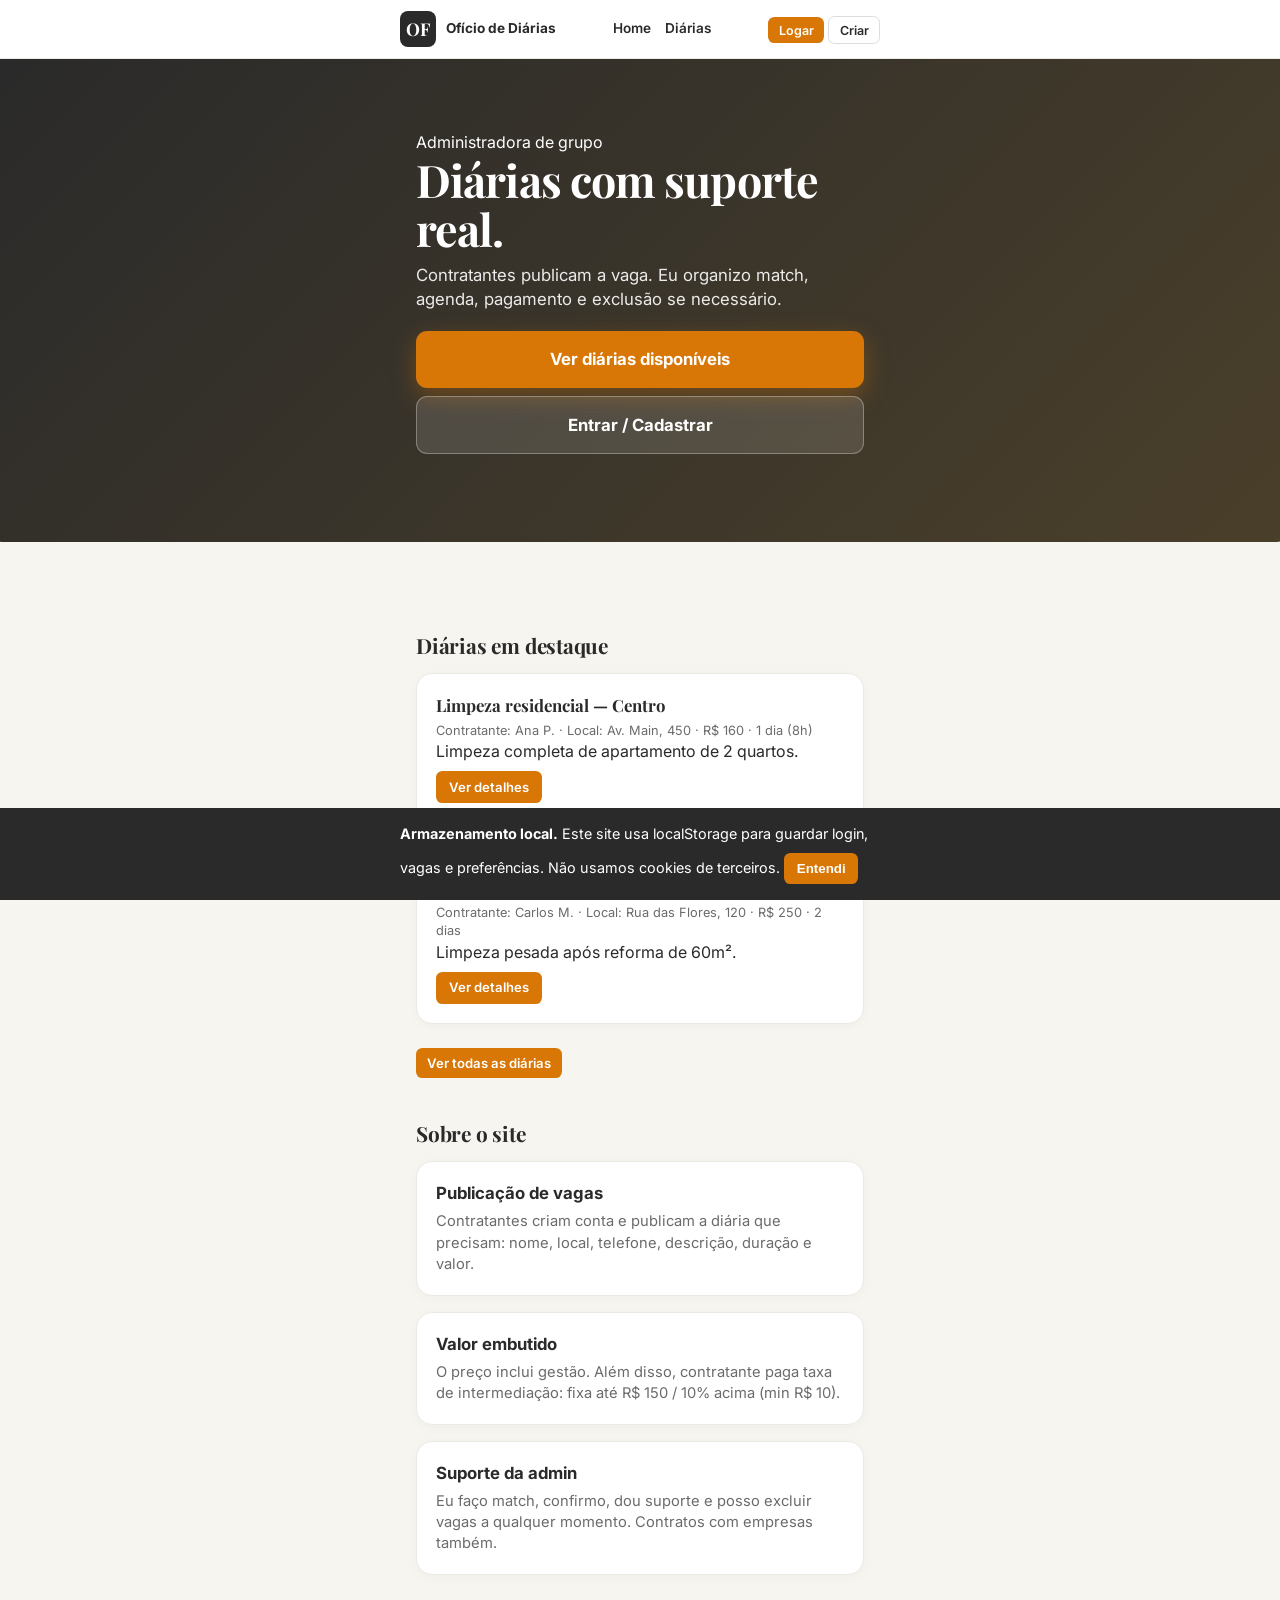
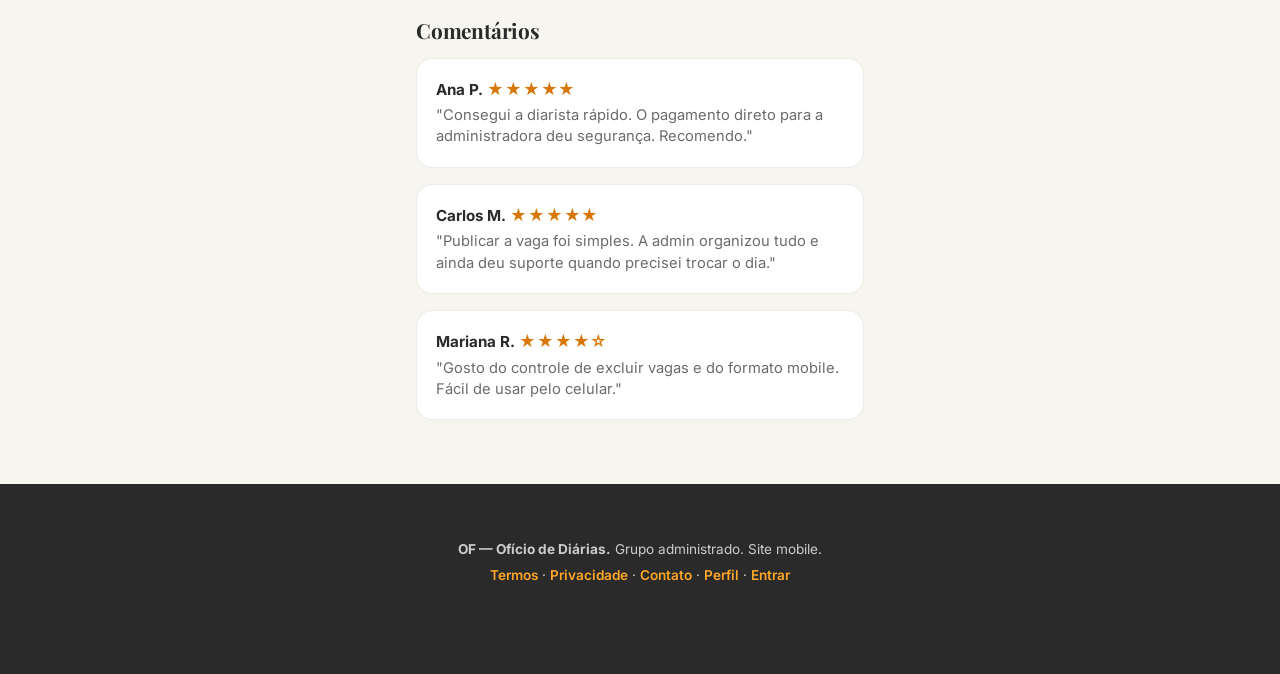
==== index.html @ 7b70813b "first" ====
<!DOCTYPE html>
<html lang="pt-BR">
<head>
<meta charset="UTF-8">
<meta name="viewport" content="width=device-width, initial-scale=1.0, maximum-scale=5.0">
<title>OF — Grupo de Diárias</title>
<style>
  @import url('https://fonts.googleapis.com/css2?family=Inter:wght@300;400;600;800&family=Playfair+Display:wght@700&display=swap');
  :root{--bg:#f6f5f0;--card:#fff;--accent:#d97706;--text:#2a2a2a;--sub:#6b6b6b;--line:#ebeae5;--dark:#2a2a2a;}
  *{box-sizing:border-box;margin:0;padding:0}
  html{scroll-behavior:smooth}
  body{font-family:'Inter',system-ui,sans-serif;background:var(--bg);color:var(--text);line-height:1.45;font-size:16px;}
  a{color:var(--accent);text-decoration:none}
  img{max-width:100%;display:block;border-radius:.6rem}
  .wrap{width:min(480px,95vw);margin-inline:auto;padding:1rem 1rem 3rem}

  /* Header */
  header.site-header{position:sticky;top:0;z-index:50;background:#fff;border-bottom:1px solid var(--line);padding:.7rem 1rem}
  .header-inner{max-width:480px;margin:0 auto;display:flex;align-items:center;justify-content:space-between;gap:.5rem}
  .logo-block{display:flex;align-items:center;gap:.6rem}
  .logo-sigla{width:36px;height:36px;border-radius:.5rem;background:var(--dark);color:#fff;display:grid;place-items:center;font-family:'Playfair Display',Georgia,serif;font-weight:700;font-size:1.1rem;flex-shrink:0}
  .logo-text{font-weight:700;font-size:.85rem;line-height:1.15;color:var(--text)}
  .nav-center{display:flex;gap:.85rem;font-weight:600;font-size:.85rem}
  .nav-center a{color:var(--text)}
  .nav-right{position:relative}
  .btn-small{background:var(--accent);color:#fff;padding:.35rem .65rem;border-radius:.4rem;font-weight:600;font-size:.78rem;border:none;cursor:pointer}
  .btn-ghost-small{background:transparent;border:1px solid #ddd;color:var(--text);padding:.35rem .65rem;border-radius:.4rem;font-weight:600;font-size:.78rem;cursor:pointer}
  .dropdown{position:absolute;right:0;top:2.4rem;background:#fff;border:1px solid var(--line);border-radius:.7rem;padding:.4rem;min-width:160px;box-shadow:0 10px 30px rgba(0,0,0,.08);display:none}
  .dropdown.show{display:block}
  .dropdown a{display:block;padding:.55rem .6rem;border-radius:.4rem;font-size:.9rem;color:var(--text);font-weight:600}
  .dropdown a:hover{background:var(--bg)}

  /* Hero */
  .hero{background:linear-gradient(135deg,#2a2a2a 0%,#4a3f2a 100%);color:#fff;padding:3.5rem 1rem 2.5rem;margin:0 -1rem 2rem;border-radius:0 0 1.2rem 1.2rem}
  .hero h1{font-family:'Playfair Display',Georgia,serif;font-size:clamp(2rem,6vw,2.8rem);line-height:1.1;letter-spacing:-.02em;margin-bottom:.6rem}
  .hero p{opacity:.9;font-size:1.05rem;margin-bottom:1.25rem}
  .hero .btn-big{display:block;width:100%;text-align:center;background:var(--accent);color:#fff;padding:1rem;border-radius:.7rem;font-weight:700;font-size:1.05rem;border:none;margin-top:.6rem;box-shadow:0 8px 25px rgba(217,119,6,.35);cursor:pointer}

  /* Sections */
  h2{font-family:'Playfair Display',Georgia,serif;font-size:1.3rem;margin:2.5rem 0 .8rem;letter-spacing:-.01em}
  .cards{display:grid;gap:1rem}
  .card{background:var(--card);border:1px solid var(--line);border-radius:1rem;padding:1.2rem;box-shadow:0 2px 12px rgba(0,0,0,.03)}
  .card h3{font-size:1.05rem;margin-bottom:.35rem}
  .card p{font-size:.92rem;color:var(--sub)}
  .tag{display:inline-block;background:var(--bg);padding:.25rem .6rem;border-radius:.4rem;font-weight:600;font-size:.75rem;margin-top:.25rem}

  /* Destaques */
  .destaque-card{background:var(--card);border:1px solid var(--line);border-radius:1rem;padding:1.2rem;margin-bottom:1rem;box-shadow:0 2px 10px rgba(0,0,0,.03)}
  .destaque-card h3{font-family:'Playfair Display',Georgia,serif;font-size:1.05rem;margin-bottom:.25rem}
  .destaque-card .meta{font-size:.8rem;color:var(--sub)}
  .destaque-card .btn-small{display:inline-block;background:var(--accent);color:#fff;padding:.4rem .8rem;border-radius:.4rem;font-weight:600;font-size:.82rem;margin-top:.5rem}

  /* Comentários */
  .comentario{background:#fff;border:1px solid var(--line);border-radius:1rem;padding:1.2rem;margin-bottom:1rem}
  .comentario .nome{font-weight:700;font-size:.95rem}
  .comentario .texto{font-size:.92rem;color:var(--sub);margin-top:.25rem}
  .estrelas{color:#d97706;font-size:1rem;letter-spacing:.05em}

  /* Footer */
  footer.site-footer{background:var(--dark);color:#ccc;padding:2.5rem 1rem;margin:0 -1rem 0;border-radius:1rem 1rem 0 0}
  footer .wrap{max-width:480px;margin:0 auto;text-align:center;font-size:.85rem}
  footer a{color:#ffa726;font-weight:600}

  /* Util */
  .cookie-banner{position:fixed;bottom:0;left:0;right:0;background:#2a2a2a;color:#fff;padding:1rem 1rem;z-index:100;font-size:.9rem;display:none}
.cookie-banner.show{display:block}
.cookie-banner button{background:var(--accent);color:#fff;border:none;padding:.5rem .8rem;border-radius:.4rem;font-weight:600;margin-top:.5rem;cursor:pointer}
.hidden{display:none !important}
</style>
</head>
<body>

<header class="site-header">
  <div class="header-inner">
    <a href="index.html" class="logo-block" aria-label="OF Início">
      <div class="logo-sigla">OF</div>
      <div class="logo-text">Ofício de Diárias</div>
    </a>
    <nav class="nav-center" aria-label="Principal">
      <a href="index.html">Home</a>
      <a href="diarias.html">Diárias</a>
    </nav>
    <div class="nav-right" id="nav-right">
      <!-- JS preenche -->
    </div>
  </div>
</header>

<main>
  <section class="hero" aria-label="Destaque">
    <div class="wrap">
      <div class="badge">Administradora de grupo</div>
      <h1>Diárias com suporte real.</h1>
      <p>Contratantes publicam a vaga. Eu organizo match, agenda, pagamento e exclusão se necessário.</p>
      <a href="diarias.html" class="btn-big">Ver diárias disponíveis</a>
      <a href="login.html" class="btn-big" style="margin-top:.5rem;background:rgba(255,255,255,.12);border:1px solid rgba(255,255,255,.3);box-shadow:none">Entrar / Cadastrar</a>
    </div>
  </section>

  <div class="wrap">

    <section aria-label="Diárias em destaque">
      <h2>Diárias em destaque</h2>
      <div class="cards">
        <article class="destaque-card">
          <h3>Limpeza residencial — Centro</h3>
          <div class="meta">Contratante: Ana P. · Local: Av. Main, 450 · R$ 160 · 1 dia (8h)</div>
          <p>Limpeza completa de apartamento de 2 quartos.</p>
          <a href="detalhes-diaria.html?id=1" class="btn-small">Ver detalhes</a>
        </article>
        <article class="destaque-card">
          <h3>Pós-obra — Jardim</h3>
          <div class="meta">Contratante: Carlos M. · Local: Rua das Flores, 120 · R$ 250 · 2 dias</div>
          <p>Limpeza pesada após reforma de 60m².</p>
          <a href="detalhes-diaria.html?id=2" class="btn-small">Ver detalhes</a>
        </article>
      </div>
      <a href="diarias.html" class="btn-small" style="display:inline-block;margin-top:.5rem;background:var(--accent);color:#fff;padding:.35rem .7rem;border-radius:.4rem;font-weight:600;font-size:.82rem">Ver todas as diárias</a>
    </section>

    <section aria-label="Sobre o site">
      <h2>Sobre o site</h2>
      <div class="cards">
        <article class="card"><h3>Publicação de vagas</h3><p>Contratantes criam conta e publicam a diária que precisam: nome, local, telefone, descrição, duração e valor.</p></article>
        <article class="card"><h3>Valor embutido</h3><p>O preço inclui gestão. Além disso, contratante paga taxa de intermediação: fixa até R$ 150 / 10% acima (min R$ 10).</p></article>
        <article class="card"><h3>Suporte da admin</h3><p>Eu faço match, confirmo, dou suporte e posso excluir vagas a qualquer momento. Contratos com empresas também.</p></article>
      </div>
    </section>

    <section aria-label="Comentários dos usuários">
      <h2>Comentários</h2>
      <div class="comentario">
        <div class="nome">Ana P. <span class="estrelas">★★★★★</span></div>
        <div class="texto">"Consegui a diarista rápido. O pagamento direto para a administradora deu segurança. Recomendo."</div>
      </div>
      <div class="comentario">
        <div class="nome">Carlos M. <span class="estrelas">★★★★★</span></div>
        <div class="texto">"Publicar a vaga foi simples. A admin organizou tudo e ainda deu suporte quando precisei trocar o dia."</div>
      </div>
      <div class="comentario">
        <div class="nome">Mariana R. <span class="estrelas">★★★★☆</span></div>
        <div class="texto">"Gosto do controle de excluir vagas e do formato mobile. Fácil de usar pelo celular."</div>
      </div>
    </section>

  </div>
</main>

<footer class="site-footer" aria-label="Rodapé">
  <div class="wrap">
    <p><strong>OF — Ofício de Diárias.</strong> Grupo administrado. Site mobile.</p>
    <p style="margin-top:.4rem">
      <a href="termos.html">Termos</a> · 
      <a href="privacidade.html">Privacidade</a> · 
      <a href="contato.html">Contato</a> · 
      <a href="perfil.html">Perfil</a> · 
      <a href="login.html">Entrar</a>
    </p>
  </div>
</footer>

<script>
function buildNav(){
  const right = document.getElementById('nav-right');
  let logged = null;
  try{ logged = JSON.parse(localStorage.getItem('diarias_logged')) || null; }catch(e){}
  if(logged && logged.user){
    const tipo = (logged.tipo==='admin') ? 'Admin' : 'Usuário';
    right.innerHTML = `<button onclick="toggleDrop(event)" class="btn-small" aria-haspopup="true" aria-expanded="false" id="drop-btn">${esc(logged.nome||logged.user)} ▼</button>
      <div id="drop-menu" class="dropdown" role="menu">
        <a href="perfil.html" role="menuitem">Perfil</a>
        <a href="#" onclick="sair();return false;" role="menuitem">Sair</a>
      </div>`;
  } else {
    right.innerHTML = `<a href="login.html" class="btn-small" style="text-decoration:none">Logar</a>
      <a href="cadastro.html" class="btn-ghost-small" style="text-decoration:none">Criar</a>`;
  }
}
function toggleDrop(e){
  e.stopPropagation();
  const menu = document.getElementById('drop-menu');
  if(menu) menu.classList.toggle('show');
}
document.addEventListener('click', () => { const m=document.getElementById('drop-menu'); if(m) m.classList.remove('show'); });
function sair(){ localStorage.setItem('diarias_logged','null'); location.reload(); }
function esc(t){ const d=document.createElement('div'); d.textContent=t; return d.innerHTML; }
buildNav();
</script>

<div id="cookie-banner" class="cookie-banner" role="dialog" aria-label="Aviso de cookies">
  <div class="wrap" style="padding:0">
    <strong>Armazenamento local.</strong> Este site usa localStorage para guardar login, vagas e preferências. Não usamos cookies de terceiros.
    <button onclick="aceitarCookies()">Entendi</button>
  </div>
</div>

<script>
function aceitarCookies(){ localStorage.setItem('diarias_cookies','1'); document.getElementById('cookie-banner').classList.remove('show'); }
if(!localStorage.getItem('diarias_cookies')) document.getElementById('cookie-banner').classList.add('show');
</script>

</body>
</html>
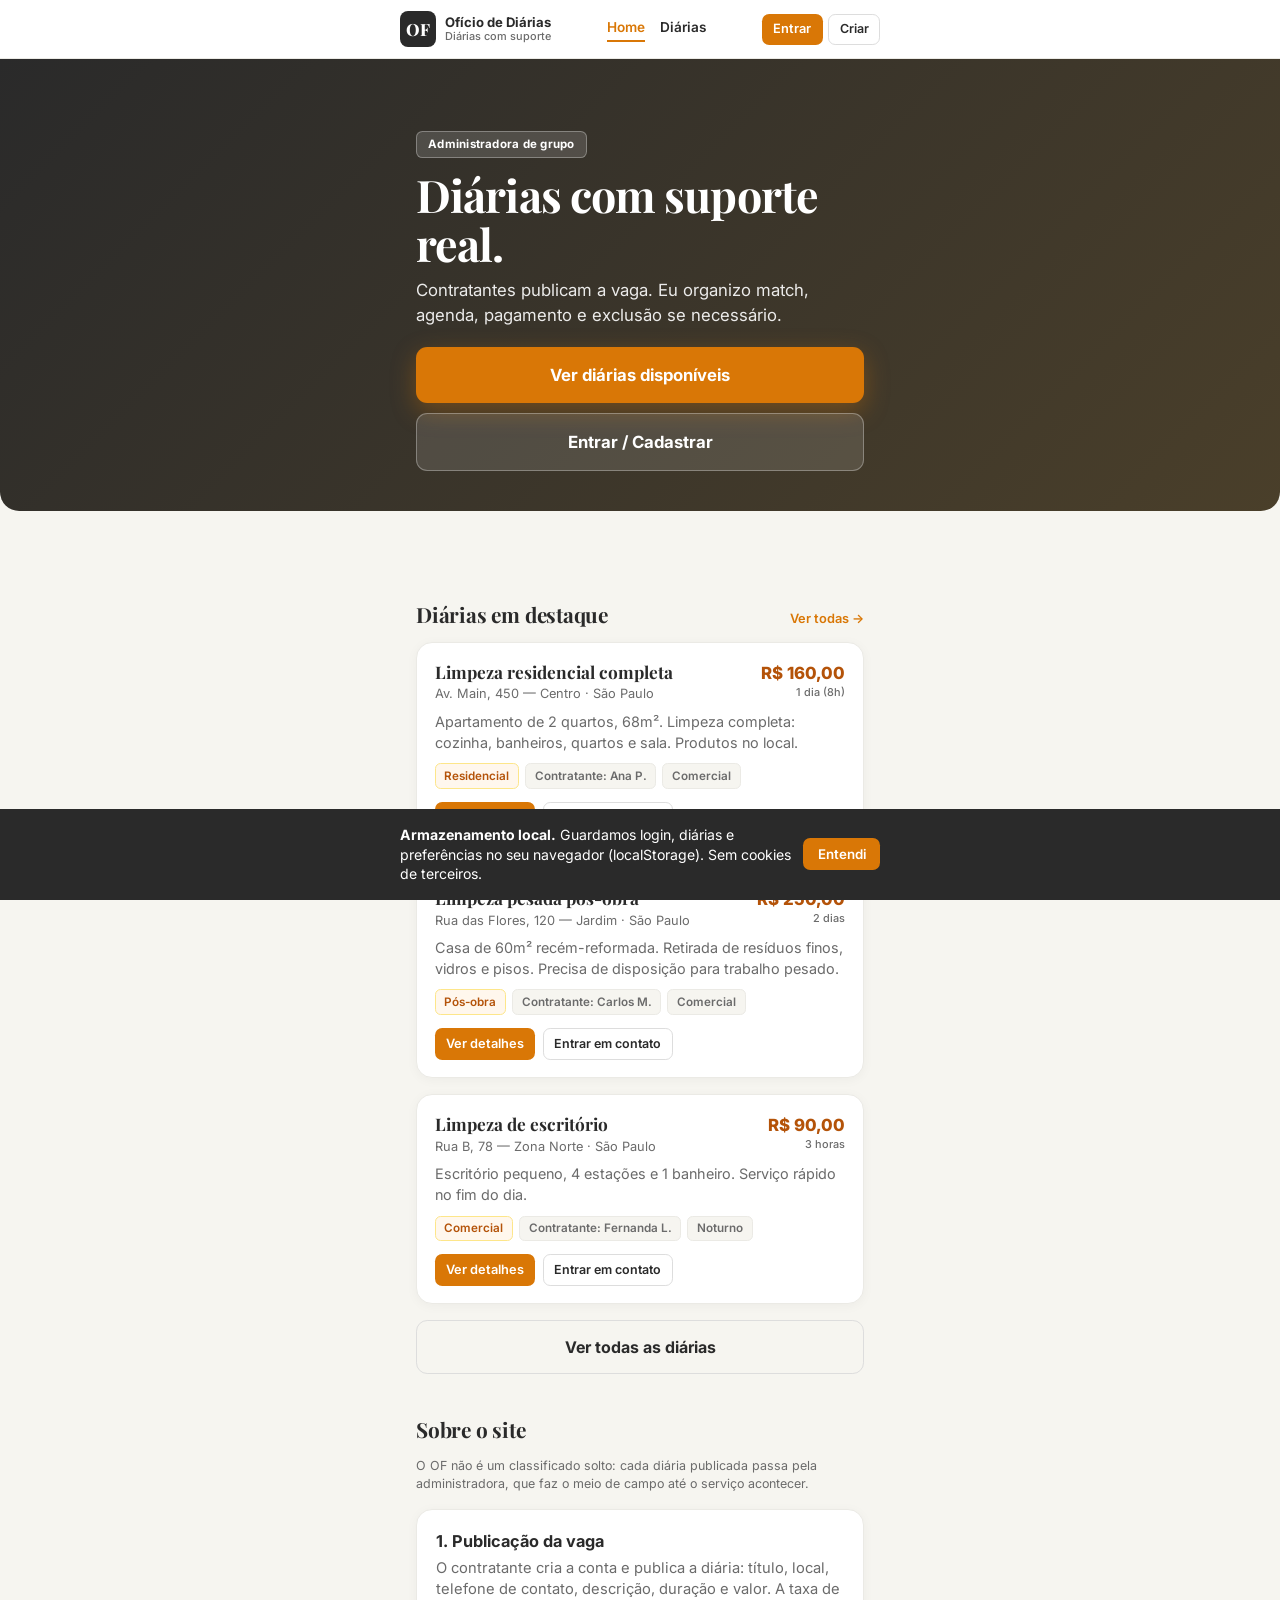
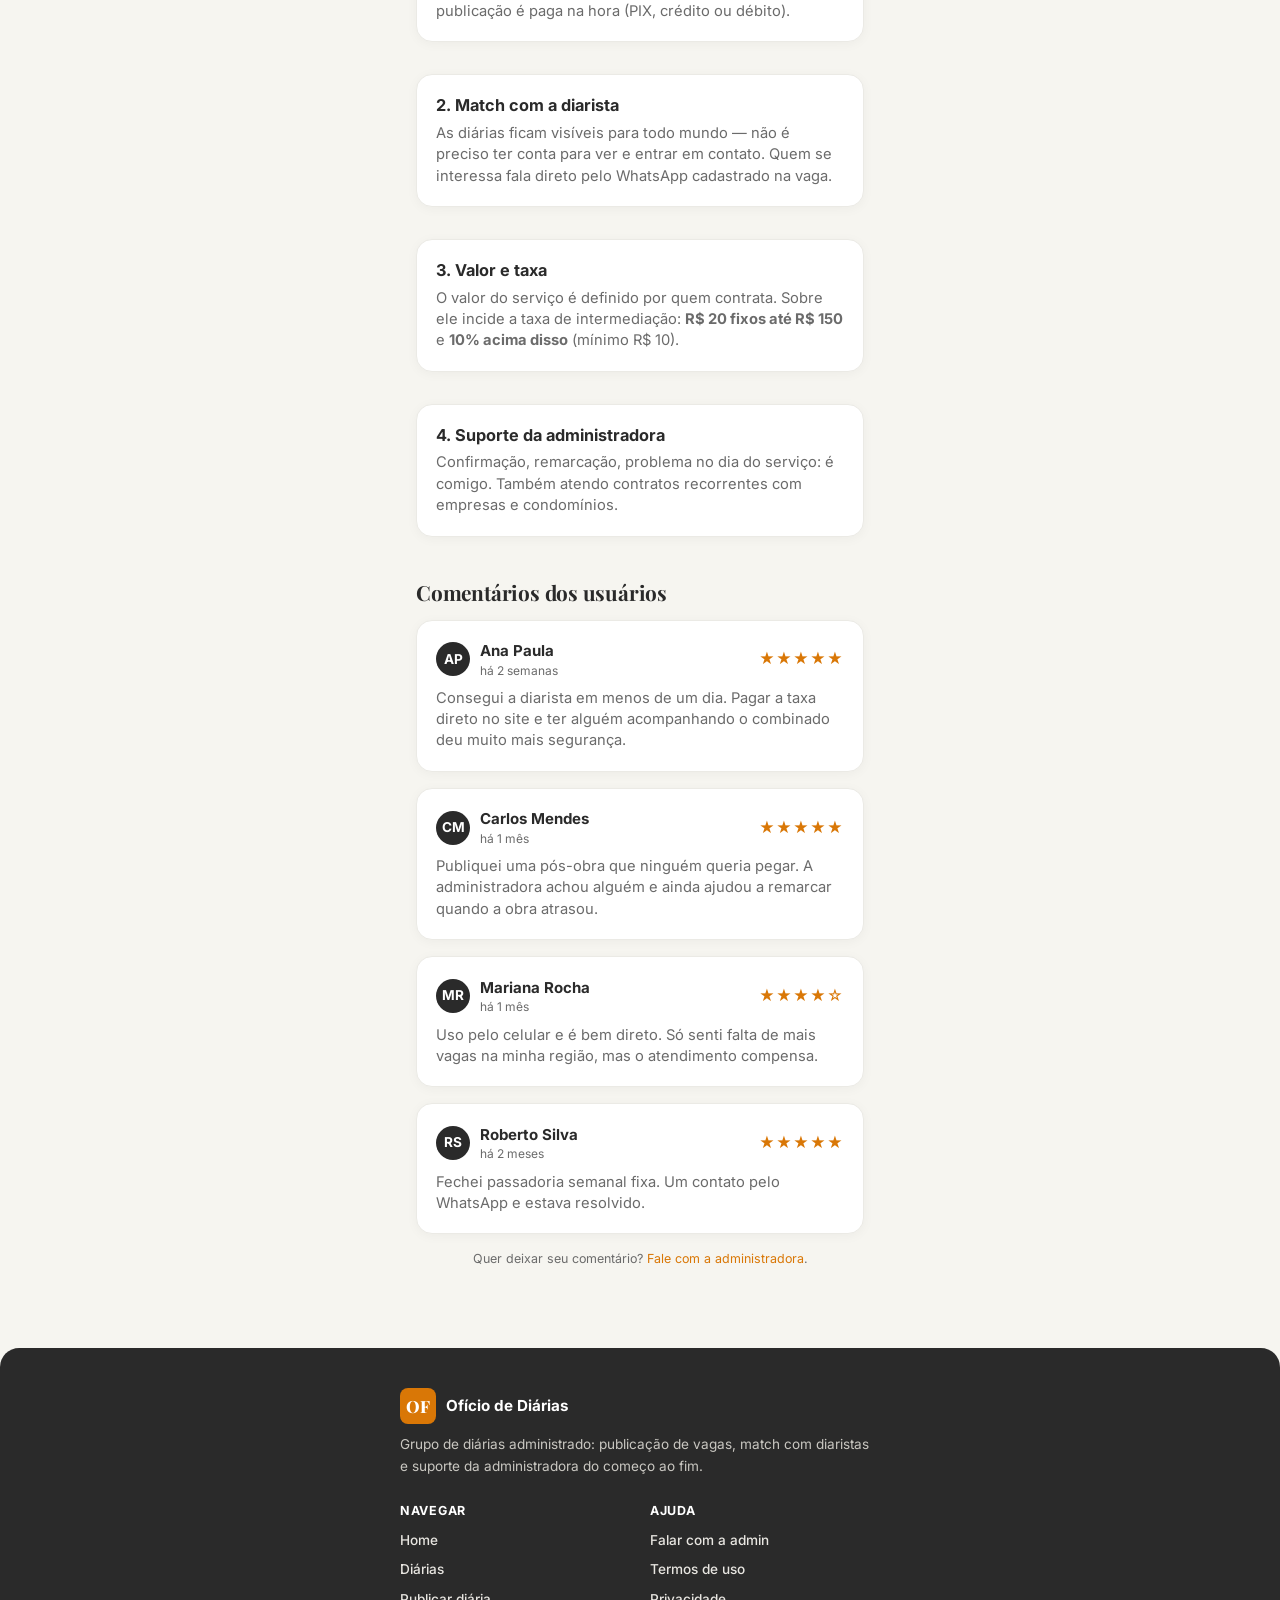
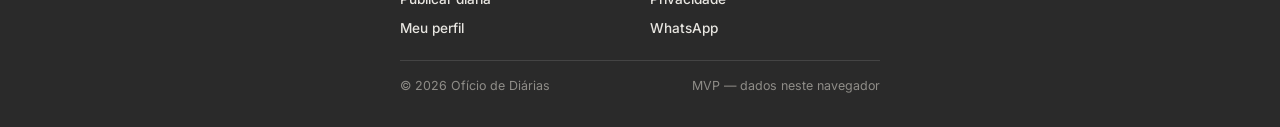
==== commit b0479b4a: "second" ====
--- a/index.html
+++ b/index.html
@@ -3,201 +3,115 @@
 <head>
 <meta charset="UTF-8">
 <meta name="viewport" content="width=device-width, initial-scale=1.0, maximum-scale=5.0">
-<title>OF — Grupo de Diárias</title>
-<style>
-  @import url('https://fonts.googleapis.com/css2?family=Inter:wght@300;400;600;800&family=Playfair+Display:wght@700&display=swap');
-  :root{--bg:#f6f5f0;--card:#fff;--accent:#d97706;--text:#2a2a2a;--sub:#6b6b6b;--line:#ebeae5;--dark:#2a2a2a;}
-  *{box-sizing:border-box;margin:0;padding:0}
-  html{scroll-behavior:smooth}
-  body{font-family:'Inter',system-ui,sans-serif;background:var(--bg);color:var(--text);line-height:1.45;font-size:16px;}
-  a{color:var(--accent);text-decoration:none}
-  img{max-width:100%;display:block;border-radius:.6rem}
-  .wrap{width:min(480px,95vw);margin-inline:auto;padding:1rem 1rem 3rem}
+<meta name="description" content="OF — Ofício de Diárias: grupo de diárias administrado. Contratantes publicam a vaga, a administradora organiza match, agenda e pagamento.">
+<title>OF — Ofício de Diárias</title>
+<link rel="stylesheet" href="assets/style.css">
+</head>
+<body data-pagina="home">
 
-  /* Header */
-  header.site-header{position:sticky;top:0;z-index:50;background:#fff;border-bottom:1px solid var(--line);padding:.7rem 1rem}
-  .header-inner{max-width:480px;margin:0 auto;display:flex;align-items:center;justify-content:space-between;gap:.5rem}
-  .logo-block{display:flex;align-items:center;gap:.6rem}
-  .logo-sigla{width:36px;height:36px;border-radius:.5rem;background:var(--dark);color:#fff;display:grid;place-items:center;font-family:'Playfair Display',Georgia,serif;font-weight:700;font-size:1.1rem;flex-shrink:0}
-  .logo-text{font-weight:700;font-size:.85rem;line-height:1.15;color:var(--text)}
-  .nav-center{display:flex;gap:.85rem;font-weight:600;font-size:.85rem}
-  .nav-center a{color:var(--text)}
-  .nav-right{position:relative}
-  .btn-small{background:var(--accent);color:#fff;padding:.35rem .65rem;border-radius:.4rem;font-weight:600;font-size:.78rem;border:none;cursor:pointer}
-  .btn-ghost-small{background:transparent;border:1px solid #ddd;color:var(--text);padding:.35rem .65rem;border-radius:.4rem;font-weight:600;font-size:.78rem;cursor:pointer}
-  .dropdown{position:absolute;right:0;top:2.4rem;background:#fff;border:1px solid var(--line);border-radius:.7rem;padding:.4rem;min-width:160px;box-shadow:0 10px 30px rgba(0,0,0,.08);display:none}
-  .dropdown.show{display:block}
-  .dropdown a{display:block;padding:.55rem .6rem;border-radius:.4rem;font-size:.9rem;color:var(--text);font-weight:600}
-  .dropdown a:hover{background:var(--bg)}
-
-  /* Hero */
-  .hero{background:linear-gradient(135deg,#2a2a2a 0%,#4a3f2a 100%);color:#fff;padding:3.5rem 1rem 2.5rem;margin:0 -1rem 2rem;border-radius:0 0 1.2rem 1.2rem}
-  .hero h1{font-family:'Playfair Display',Georgia,serif;font-size:clamp(2rem,6vw,2.8rem);line-height:1.1;letter-spacing:-.02em;margin-bottom:.6rem}
-  .hero p{opacity:.9;font-size:1.05rem;margin-bottom:1.25rem}
-  .hero .btn-big{display:block;width:100%;text-align:center;background:var(--accent);color:#fff;padding:1rem;border-radius:.7rem;font-weight:700;font-size:1.05rem;border:none;margin-top:.6rem;box-shadow:0 8px 25px rgba(217,119,6,.35);cursor:pointer}
-
-  /* Sections */
-  h2{font-family:'Playfair Display',Georgia,serif;font-size:1.3rem;margin:2.5rem 0 .8rem;letter-spacing:-.01em}
-  .cards{display:grid;gap:1rem}
-  .card{background:var(--card);border:1px solid var(--line);border-radius:1rem;padding:1.2rem;box-shadow:0 2px 12px rgba(0,0,0,.03)}
-  .card h3{font-size:1.05rem;margin-bottom:.35rem}
-  .card p{font-size:.92rem;color:var(--sub)}
-  .tag{display:inline-block;background:var(--bg);padding:.25rem .6rem;border-radius:.4rem;font-weight:600;font-size:.75rem;margin-top:.25rem}
-
-  /* Destaques */
-  .destaque-card{background:var(--card);border:1px solid var(--line);border-radius:1rem;padding:1.2rem;margin-bottom:1rem;box-shadow:0 2px 10px rgba(0,0,0,.03)}
-  .destaque-card h3{font-family:'Playfair Display',Georgia,serif;font-size:1.05rem;margin-bottom:.25rem}
-  .destaque-card .meta{font-size:.8rem;color:var(--sub)}
-  .destaque-card .btn-small{display:inline-block;background:var(--accent);color:#fff;padding:.4rem .8rem;border-radius:.4rem;font-weight:600;font-size:.82rem;margin-top:.5rem}
-
-  /* Comentários */
-  .comentario{background:#fff;border:1px solid var(--line);border-radius:1rem;padding:1.2rem;margin-bottom:1rem}
-  .comentario .nome{font-weight:700;font-size:.95rem}
-  .comentario .texto{font-size:.92rem;color:var(--sub);margin-top:.25rem}
-  .estrelas{color:#d97706;font-size:1rem;letter-spacing:.05em}
-
-  /* Footer */
-  footer.site-footer{background:var(--dark);color:#ccc;padding:2.5rem 1rem;margin:0 -1rem 0;border-radius:1rem 1rem 0 0}
-  footer .wrap{max-width:480px;margin:0 auto;text-align:center;font-size:.85rem}
-  footer a{color:#ffa726;font-weight:600}
-
-  /* Util */
-  .cookie-banner{position:fixed;bottom:0;left:0;right:0;background:#2a2a2a;color:#fff;padding:1rem 1rem;z-index:100;font-size:.9rem;display:none}
-.cookie-banner.show{display:block}
-.cookie-banner button{background:var(--accent);color:#fff;border:none;padding:.5rem .8rem;border-radius:.4rem;font-weight:600;margin-top:.5rem;cursor:pointer}
-.hidden{display:none !important}
-</style>
-</head>
-<body>
-
-<header class="site-header">
-  <div class="header-inner">
-    <a href="index.html" class="logo-block" aria-label="OF Início">
-      <div class="logo-sigla">OF</div>
-      <div class="logo-text">Ofício de Diárias</div>
-    </a>
-    <nav class="nav-center" aria-label="Principal">
-      <a href="index.html">Home</a>
-      <a href="diarias.html">Diárias</a>
-    </nav>
-    <div class="nav-right" id="nav-right">
-      <!-- JS preenche -->
-    </div>
-  </div>
-</header>
+<div id="of-header"></div>
 
 <main>
+  <!-- Hero (mantido como estava) -->
   <section class="hero" aria-label="Destaque">
     <div class="wrap">
       <div class="badge">Administradora de grupo</div>
       <h1>Diárias com suporte real.</h1>
       <p>Contratantes publicam a vaga. Eu organizo match, agenda, pagamento e exclusão se necessário.</p>
       <a href="diarias.html" class="btn-big">Ver diárias disponíveis</a>
-      <a href="login.html" class="btn-big" style="margin-top:.5rem;background:rgba(255,255,255,.12);border:1px solid rgba(255,255,255,.3);box-shadow:none">Entrar / Cadastrar</a>
+      <a href="login.html" class="btn-big ghost" id="hero-cta-conta">Entrar / Cadastrar</a>
     </div>
   </section>
 
   <div class="wrap">
 
-    <section aria-label="Diárias em destaque">
-      <h2>Diárias em destaque</h2>
-      <div class="cards">
-        <article class="destaque-card">
-          <h3>Limpeza residencial — Centro</h3>
-          <div class="meta">Contratante: Ana P. · Local: Av. Main, 450 · R$ 160 · 1 dia (8h)</div>
-          <p>Limpeza completa de apartamento de 2 quartos.</p>
-          <a href="detalhes-diaria.html?id=1" class="btn-small">Ver detalhes</a>
-        </article>
-        <article class="destaque-card">
-          <h3>Pós-obra — Jardim</h3>
-          <div class="meta">Contratante: Carlos M. · Local: Rua das Flores, 120 · R$ 250 · 2 dias</div>
-          <p>Limpeza pesada após reforma de 60m².</p>
-          <a href="detalhes-diaria.html?id=2" class="btn-small">Ver detalhes</a>
-        </article>
+    <!-- Diárias em destaque -->
+    <section aria-labelledby="t-destaque">
+      <div class="section-title">
+        <h2 id="t-destaque">Diárias em destaque</h2>
+        <a href="diarias.html">Ver todas →</a>
       </div>
-      <a href="diarias.html" class="btn-small" style="display:inline-block;margin-top:.5rem;background:var(--accent);color:#fff;padding:.35rem .7rem;border-radius:.4rem;font-weight:600;font-size:.82rem">Ver todas as diárias</a>
+      <div id="lista-destaque"></div>
+      <a href="diarias.html" class="btn btn-outline">Ver todas as diárias</a>
     </section>
 
-    <section aria-label="Sobre o site">
-      <h2>Sobre o site</h2>
+    <!-- Sobre o site -->
+    <section aria-labelledby="t-sobre">
+      <div class="section-title"><h2 id="t-sobre">Sobre o site</h2></div>
+      <p class="small" style="margin-bottom:1rem">O OF não é um classificado solto: cada diária publicada passa pela administradora, que faz o meio de campo até o serviço acontecer.</p>
       <div class="cards">
-        <article class="card"><h3>Publicação de vagas</h3><p>Contratantes criam conta e publicam a diária que precisam: nome, local, telefone, descrição, duração e valor.</p></article>
-        <article class="card"><h3>Valor embutido</h3><p>O preço inclui gestão. Além disso, contratante paga taxa de intermediação: fixa até R$ 150 / 10% acima (min R$ 10).</p></article>
-        <article class="card"><h3>Suporte da admin</h3><p>Eu faço match, confirmo, dou suporte e posso excluir vagas a qualquer momento. Contratos com empresas também.</p></article>
+        <article class="card">
+          <h3>1. Publicação da vaga</h3>
+          <p>O contratante cria a conta e publica a diária: título, local, telefone de contato, descrição, duração e valor. A taxa de publicação é paga na hora (PIX, crédito ou débito).</p>
+        </article>
+        <article class="card">
+          <h3>2. Match com a diarista</h3>
+          <p>As diárias ficam visíveis para todo mundo — não é preciso ter conta para ver e entrar em contato. Quem se interessa fala direto pelo WhatsApp cadastrado na vaga.</p>
+        </article>
+        <article class="card">
+          <h3>3. Valor e taxa</h3>
+          <p>O valor do serviço é definido por quem contrata. Sobre ele incide a taxa de intermediação: <strong>R$ 20 fixos até R$ 150</strong> e <strong>10% acima disso</strong> (mínimo R$ 10).</p>
+        </article>
+        <article class="card">
+          <h3>4. Suporte da administradora</h3>
+          <p>Confirmação, remarcação, problema no dia do serviço: é comigo. Também atendo contratos recorrentes com empresas e condomínios.</p>
+        </article>
       </div>
     </section>
 
-    <section aria-label="Comentários dos usuários">
-      <h2>Comentários</h2>
-      <div class="comentario">
-        <div class="nome">Ana P. <span class="estrelas">★★★★★</span></div>
-        <div class="texto">"Consegui a diarista rápido. O pagamento direto para a administradora deu segurança. Recomendo."</div>
-      </div>
-      <div class="comentario">
-        <div class="nome">Carlos M. <span class="estrelas">★★★★★</span></div>
-        <div class="texto">"Publicar a vaga foi simples. A admin organizou tudo e ainda deu suporte quando precisei trocar o dia."</div>
-      </div>
-      <div class="comentario">
-        <div class="nome">Mariana R. <span class="estrelas">★★★★☆</span></div>
-        <div class="texto">"Gosto do controle de excluir vagas e do formato mobile. Fácil de usar pelo celular."</div>
-      </div>
+    <!-- Comentários -->
+    <section aria-labelledby="t-coment">
+      <div class="section-title"><h2 id="t-coment">Comentários dos usuários</h2></div>
+      <div id="lista-comentarios"></div>
+      <p class="small center">Quer deixar seu comentário? <a href="contato.html">Fale com a administradora</a>.</p>
     </section>
 
   </div>
 </main>
 
-<footer class="site-footer" aria-label="Rodapé">
-  <div class="wrap">
-    <p><strong>OF — Ofício de Diárias.</strong> Grupo administrado. Site mobile.</p>
-    <p style="margin-top:.4rem">
-      <a href="termos.html">Termos</a> · 
-      <a href="privacidade.html">Privacidade</a> · 
-      <a href="contato.html">Contato</a> · 
-      <a href="perfil.html">Perfil</a> · 
-      <a href="login.html">Entrar</a>
-    </p>
-  </div>
-</footer>
+<div id="of-footer"></div>
 
+<script src="assets/app.js"></script>
 <script>
-function buildNav(){
-  const right = document.getElementById('nav-right');
-  let logged = null;
-  try{ logged = JSON.parse(localStorage.getItem('diarias_logged')) || null; }catch(e){}
-  if(logged && logged.user){
-    const tipo = (logged.tipo==='admin') ? 'Admin' : 'Usuário';
-    right.innerHTML = `<button onclick="toggleDrop(event)" class="btn-small" aria-haspopup="true" aria-expanded="false" id="drop-btn">${esc(logged.nome||logged.user)} ▼</button>
-      <div id="drop-menu" class="dropdown" role="menu">
-        <a href="perfil.html" role="menuitem">Perfil</a>
-        <a href="#" onclick="sair();return false;" role="menuitem">Sair</a>
-      </div>`;
-  } else {
-    right.innerHTML = `<a href="login.html" class="btn-small" style="text-decoration:none">Logar</a>
-      <a href="cadastro.html" class="btn-ghost-small" style="text-decoration:none">Criar</a>`;
+document.addEventListener('of:pronto', function () {
+  // CTA do hero muda se já estiver logado
+  if (OF.logado()) {
+    var cta = document.getElementById('hero-cta-conta');
+    cta.textContent = 'Publicar uma diária';
+    cta.href = 'cadastrar-diaria.html';
   }
-}
-function toggleDrop(e){
-  e.stopPropagation();
-  const menu = document.getElementById('drop-menu');
-  if(menu) menu.classList.toggle('show');
-}
-document.addEventListener('click', () => { const m=document.getElementById('drop-menu'); if(m) m.classList.remove('show'); });
-function sair(){ localStorage.setItem('diarias_logged','null'); location.reload(); }
-function esc(t){ const d=document.createElement('div'); d.textContent=t; return d.innerHTML; }
-buildNav();
+
+  // Destaques: as marcadas como destaque, senão as 3 mais recentes
+  var todas = OF.diarias();
+  var destaque = todas.filter(function (d) { return d.destaque; });
+  if (destaque.length < 3) {
+    todas.forEach(function (d) { if (destaque.indexOf(d) < 0 && destaque.length < 3) destaque.push(d); });
+  }
+  destaque = destaque.slice(0, 3);
+  var alvo = document.getElementById('lista-destaque');
+  alvo.innerHTML = destaque.length
+    ? destaque.map(OF.cardDiaria).join('')
+    : '<div class="empty">Nenhuma diária publicada ainda. <a href="cadastrar-diaria.html">Seja o primeiro</a>.</div>';
+
+  // Comentários (fixos no MVP)
+  var comentarios = [
+    { nome: 'Ana Paula',   nota: 5, quando: 'há 2 semanas', texto: 'Consegui a diarista em menos de um dia. Pagar a taxa direto no site e ter alguém acompanhando o combinado deu muito mais segurança.' },
+    { nome: 'Carlos Mendes', nota: 5, quando: 'há 1 mês',   texto: 'Publiquei uma pós-obra que ninguém queria pegar. A administradora achou alguém e ainda ajudou a remarcar quando a obra atrasou.' },
+    { nome: 'Mariana Rocha', nota: 4, quando: 'há 1 mês',   texto: 'Uso pelo celular e é bem direto. Só senti falta de mais vagas na minha região, mas o atendimento compensa.' },
+    { nome: 'Roberto Silva', nota: 5, quando: 'há 2 meses', texto: 'Fechei passadoria semanal fixa. Um contato pelo WhatsApp e estava resolvido.' }
+  ];
+  document.getElementById('lista-comentarios').innerHTML = comentarios.map(function (c) {
+    var estrelas = '★★★★★'.slice(0, c.nota) + '☆☆☆☆☆'.slice(0, 5 - c.nota);
+    return '<article class="comentario">' +
+      '<div class="cab">' +
+        '<div class="av" aria-hidden="true">' + OF.esc(OF.iniciais(c.nome)) + '</div>' +
+        '<div><div class="nome">' + OF.esc(c.nome) + '</div><div class="quando">' + OF.esc(c.quando) + '</div></div>' +
+        '<div class="estrelas" style="margin-left:auto" aria-label="' + c.nota + ' de 5">' + estrelas + '</div>' +
+      '</div>' +
+      '<p class="texto">' + OF.esc(c.texto) + '</p>' +
+    '</article>';
+  }).join('');
+});
 </script>
-
-<div id="cookie-banner" class="cookie-banner" role="dialog" aria-label="Aviso de cookies">
-  <div class="wrap" style="padding:0">
-    <strong>Armazenamento local.</strong> Este site usa localStorage para guardar login, vagas e preferências. Não usamos cookies de terceiros.
-    <button onclick="aceitarCookies()">Entendi</button>
-  </div>
-</div>
-
-<script>
-function aceitarCookies(){ localStorage.setItem('diarias_cookies','1'); document.getElementById('cookie-banner').classList.remove('show'); }
-if(!localStorage.getItem('diarias_cookies')) document.getElementById('cookie-banner').classList.add('show');
-</script>
-
 </body>
 </html>
--- a/assets/style.css
+++ b/assets/style.css
@@ -0,0 +1,269 @@
+/* ============ OF — Ofício de Diárias · design system (MVP) ============ */
+@import url('https://fonts.googleapis.com/css2?family=Inter:wght@300;400;500;600;700;800&family=Playfair+Display:wght@700;800&display=swap');
+
+:root{
+  --bg:#f6f5f0;
+  --card:#fff;
+  --accent:#d97706;
+  --accent-dark:#b45309;
+  --accent-soft:#fff7ed;
+  --accent-line:#fde68a;
+  --text:#2a2a2a;
+  --sub:#6b6b6b;
+  --line:#ebeae5;
+  --dark:#2a2a2a;
+  --ok:#065f46;
+  --ok-bg:#ecfdf5;
+  --ok-line:#a7f3d0;
+  --err:#991b1b;
+  --err-bg:#fef2f2;
+  --err-line:#fecaca;
+  --wa:#25d366;
+  --serif:'Playfair Display',Georgia,serif;
+  --radius:1rem;
+  --shadow:0 2px 12px rgba(0,0,0,.04);
+}
+
+*{box-sizing:border-box;margin:0;padding:0}
+html{scroll-behavior:smooth;-webkit-text-size-adjust:100%}
+body{font-family:'Inter',system-ui,-apple-system,sans-serif;background:var(--bg);color:var(--text);line-height:1.45;font-size:16px;min-height:100vh;display:flex;flex-direction:column}
+a{color:var(--accent);text-decoration:none}
+a:hover{color:var(--accent-dark)}
+img{max-width:100%;display:block;border-radius:.6rem}
+main{flex:1}
+:focus-visible{outline:2px solid var(--accent);outline-offset:2px}
+
+.wrap{width:min(480px,95vw);margin-inline:auto;padding:1rem 1rem 3rem}
+.wrap-tight{padding-bottom:1.5rem}
+
+/* ---------------- Header ---------------- */
+header.site-header{position:sticky;top:0;z-index:50;background:#fff;border-bottom:1px solid var(--line);padding:.7rem 1rem}
+.header-inner{max-width:480px;margin:0 auto;display:flex;align-items:center;justify-content:space-between;gap:.5rem}
+.logo-block{display:flex;align-items:center;gap:.55rem;min-width:0}
+.logo-sigla{width:36px;height:36px;border-radius:.5rem;background:var(--dark);color:#fff;display:grid;place-items:center;font-family:var(--serif);font-weight:800;font-size:1.05rem;flex-shrink:0;letter-spacing:.02em}
+.logo-text{font-weight:700;font-size:.82rem;line-height:1.15;color:var(--text);white-space:nowrap}
+.logo-text small{display:block;font-weight:500;font-size:.68rem;color:var(--sub)}
+.nav-center{display:flex;gap:.9rem;font-weight:600;font-size:.85rem}
+.nav-center a{color:var(--text);padding:.15rem 0;border-bottom:2px solid transparent}
+.nav-center a[aria-current="page"]{color:var(--accent);border-bottom-color:var(--accent)}
+.nav-right{position:relative;display:flex;gap:.35rem;align-items:center;flex-shrink:0}
+/* Em telas estreitas o nome do site continua visível: cai só o subtítulo */
+@media(max-width:480px){
+  .header-inner{gap:.4rem}
+  .logo-sigla{width:32px;height:32px;font-size:.95rem;border-radius:.45rem}
+  .logo-text{font-size:.72rem;max-width:5.6rem;white-space:normal;line-height:1.1}
+  .logo-text small{display:none}
+  .nav-center{gap:.6rem;font-size:.78rem}
+  .nav-right{gap:.25rem}
+  .btn-small,.btn-ghost-small{padding:.32rem .5rem;font-size:.72rem}
+  .user-btn{max-width:104px;font-size:.72rem}
+}
+@media(max-width:360px){
+  .logo-text{display:none}
+}
+
+.user-btn{display:flex;align-items:center;gap:.4rem;background:var(--bg);border:1px solid var(--line);color:var(--text);padding:.3rem .5rem .3rem .3rem;border-radius:2rem;font-weight:600;font-size:.78rem;cursor:pointer;font-family:inherit;max-width:130px}
+.user-btn .avatar{width:24px;height:24px;border-radius:50%;background:var(--accent);color:#fff;display:grid;place-items:center;font-size:.7rem;font-weight:800;flex-shrink:0}
+.user-btn .uname{overflow:hidden;text-overflow:ellipsis;white-space:nowrap}
+.user-btn .caret{font-size:.55rem;color:var(--sub);flex-shrink:0}
+
+.dropdown{position:absolute;right:0;top:2.7rem;background:#fff;border:1px solid var(--line);border-radius:.8rem;padding:.35rem;min-width:190px;box-shadow:0 12px 34px rgba(0,0,0,.12);display:none}
+.dropdown.show{display:block}
+.dropdown .dd-head{padding:.5rem .6rem .55rem;border-bottom:1px solid var(--line);margin-bottom:.25rem}
+.dropdown .dd-head strong{display:block;font-size:.88rem}
+.dropdown .dd-head span{font-size:.75rem;color:var(--sub)}
+.dropdown a,.dropdown button{display:block;width:100%;text-align:left;padding:.55rem .6rem;border-radius:.5rem;font-size:.9rem;color:var(--text);font-weight:600;background:none;border:none;cursor:pointer;font-family:inherit}
+.dropdown a:hover,.dropdown button:hover{background:var(--bg)}
+.dropdown button.sair{color:#b91c1c}
+
+/* ---------------- Buttons ---------------- */
+.btn{display:block;width:100%;text-align:center;background:var(--accent);color:#fff;padding:.9rem;border-radius:.7rem;font-weight:700;font-size:1rem;border:none;margin-top:.5rem;cursor:pointer;box-shadow:0 6px 18px rgba(217,119,6,.25);font-family:inherit}
+.btn:hover{background:var(--accent-dark);color:#fff}
+.btn:active{transform:scale(.985)}
+.btn:disabled{opacity:.6;cursor:not-allowed;transform:none}
+.btn-dark{background:var(--dark);box-shadow:none}
+.btn-dark:hover{background:#111}
+.btn-outline{background:transparent;border:1px solid #ddd;color:var(--text);box-shadow:none}
+.btn-outline:hover{background:#fff;color:var(--text);border-color:#bbb}
+.btn-small{display:inline-block;background:var(--accent);color:#fff;padding:.4rem .7rem;border-radius:.45rem;font-weight:600;font-size:.8rem;border:none;cursor:pointer;font-family:inherit;text-align:center}
+.btn-small:hover{background:var(--accent-dark);color:#fff}
+.btn-ghost-small{display:inline-block;background:transparent;border:1px solid #ddd;color:var(--text);padding:.35rem .65rem;border-radius:.45rem;font-weight:600;font-size:.78rem;cursor:pointer;font-family:inherit}
+.btn-ghost-small:hover{background:#fff;color:var(--text)}
+.btn-whatsapp{display:flex;align-items:center;justify-content:center;gap:.5rem;background:var(--wa);color:#fff;padding:.9rem;border-radius:.7rem;font-weight:700;font-size:1rem;border:none;cursor:pointer;font-family:inherit;width:100%;box-shadow:0 6px 18px rgba(37,211,102,.25)}
+.btn-whatsapp:hover{background:#1eb855;color:#fff}
+.btn-row{display:flex;gap:.5rem}
+.btn-row>*{flex:1;margin-top:.5rem}
+
+/* ---------------- Hero (index) ---------------- */
+.hero{background:linear-gradient(135deg,#2a2a2a 0%,#4a3f2a 100%);color:#fff;padding:3.5rem 1rem 2.5rem;margin:0 0 2rem;border-radius:0 0 1.2rem 1.2rem}
+.hero .wrap{padding-bottom:0}
+.hero h1{font-family:var(--serif);font-size:clamp(2rem,6vw,2.8rem);line-height:1.1;letter-spacing:-.02em;margin-bottom:.6rem}
+.hero p{opacity:.9;font-size:1.05rem;margin-bottom:1.25rem}
+.hero .btn-big{display:block;width:100%;text-align:center;background:var(--accent);color:#fff;padding:1rem;border-radius:.7rem;font-weight:700;font-size:1.05rem;border:none;margin-top:.6rem;box-shadow:0 8px 25px rgba(217,119,6,.35);cursor:pointer}
+.hero .btn-big.ghost{background:rgba(255,255,255,.12);border:1px solid rgba(255,255,255,.3);box-shadow:none}
+
+/* Page head (inner pages) */
+.page-head{padding:1.5rem 0 .25rem}
+.page-head h1{font-family:var(--serif);font-size:1.6rem;letter-spacing:-.01em;margin-bottom:.25rem}
+.page-head p{font-size:.92rem;color:var(--sub)}
+
+.badge{display:inline-block;background:rgba(217,119,6,.12);border:1px solid rgba(217,119,6,.25);color:var(--accent-dark);padding:.25rem .7rem;border-radius:.4rem;font-weight:700;font-size:.72rem;margin-bottom:.75rem;letter-spacing:.02em}
+.hero .badge{background:rgba(255,255,255,.14);border-color:rgba(255,255,255,.3);color:#fff}
+
+/* ---------------- Sections & cards ---------------- */
+.section-title{display:flex;align-items:baseline;justify-content:space-between;gap:.5rem;margin:2.5rem 0 .8rem}
+.section-title h2{font-family:var(--serif);font-size:1.3rem;letter-spacing:-.01em}
+.section-title a{font-size:.8rem;font-weight:600;white-space:nowrap}
+h2.plain{font-family:var(--serif);font-size:1.3rem;margin:2.5rem 0 .8rem}
+h3{font-size:1.05rem}
+
+.cards{display:grid;gap:1rem}
+.card{background:var(--card);border:1px solid var(--line);border-radius:var(--radius);padding:1.2rem;box-shadow:var(--shadow)}
+.card+.card{margin-top:1rem}
+.card h2{font-family:var(--serif);font-size:1.15rem;margin-bottom:.2rem}
+.card h3{font-size:1.02rem;margin-bottom:.3rem}
+.card p{font-size:.92rem;color:var(--sub)}
+.card .sub{font-size:.85rem;color:var(--sub);margin-bottom:.9rem}
+
+.tag{display:inline-block;background:var(--bg);border:1px solid var(--line);padding:.2rem .55rem;border-radius:.35rem;font-weight:600;font-size:.73rem;color:var(--sub)}
+.tag.accent{background:var(--accent-soft);border-color:var(--accent-line);color:var(--accent-dark)}
+.tag.ok{background:var(--ok-bg);border-color:var(--ok-line);color:var(--ok)}
+.tags{display:flex;flex-wrap:wrap;gap:.35rem;margin-top:.6rem}
+
+/* Diária card */
+.diaria-card{background:var(--card);border:1px solid var(--line);border-radius:var(--radius);padding:1.1rem;margin-bottom:1rem;box-shadow:var(--shadow)}
+.diaria-card .top{display:flex;justify-content:space-between;align-items:flex-start;gap:.75rem}
+.diaria-card h3{font-family:var(--serif);font-size:1.08rem;line-height:1.25;margin-bottom:.2rem}
+.diaria-card .preco{font-weight:800;font-size:1.05rem;color:var(--accent-dark);white-space:nowrap}
+.diaria-card .preco small{display:block;font-weight:500;font-size:.68rem;color:var(--sub);text-align:right}
+.diaria-card .meta{font-size:.8rem;color:var(--sub);margin-top:.15rem}
+.diaria-card .desc{font-size:.9rem;color:var(--sub);margin-top:.5rem}
+.diaria-card .acoes{display:flex;gap:.5rem;align-items:center;margin-top:.85rem}
+
+/* Comentários */
+.comentario{background:#fff;border:1px solid var(--line);border-radius:var(--radius);padding:1.2rem;margin-bottom:1rem;box-shadow:var(--shadow)}
+.comentario .cab{display:flex;align-items:center;gap:.6rem}
+.comentario .av{width:34px;height:34px;border-radius:50%;background:var(--dark);color:#fff;display:grid;place-items:center;font-weight:700;font-size:.85rem;flex-shrink:0}
+.comentario .nome{font-weight:700;font-size:.94rem}
+.comentario .quando{font-size:.75rem;color:var(--sub)}
+.comentario .texto{font-size:.92rem;color:var(--sub);margin-top:.55rem}
+.estrelas{color:var(--accent);font-size:.95rem;letter-spacing:.06em}
+
+/* ---------------- Forms ---------------- */
+label{font-weight:600;font-size:.82rem;display:block;margin:.8rem 0 .25rem}
+input,select,textarea{width:100%;padding:.75rem .8rem;border:1px solid #ddd;border-radius:.6rem;font-family:inherit;font-size:.95rem;background:#fff;color:var(--text)}
+input:focus,select:focus,textarea:focus{border-color:var(--accent);outline:none;box-shadow:0 0 0 3px rgba(217,119,6,.12)}
+textarea{resize:vertical;min-height:80px}
+select{appearance:none;background-image:url("data:image/svg+xml;utf8,<svg xmlns='http://www.w3.org/2000/svg' viewBox='0 0 24 24' fill='%236b6b6b'><path d='M7 10l5 5 5-5z'/></svg>");background-repeat:no-repeat;background-position:right .5rem center;background-size:1.25rem;padding-right:2rem}
+.form{display:grid;gap:.6rem}
+.grid2{display:grid;gap:.6rem;grid-template-columns:1fr 1fr}
+@media(max-width:420px){.grid2{grid-template-columns:1fr}}
+.field-help{font-size:.75rem;color:var(--sub);margin-top:.25rem}
+.small{font-size:.78rem;color:var(--sub)}
+.check{display:flex;align-items:flex-start;gap:.55rem;padding:.4rem 0;font-size:.88rem;font-weight:500;cursor:pointer}
+.check input{width:auto;flex-shrink:0;margin-top:.15rem}
+
+/* Info boxes */
+.msg{padding:.9rem 1rem;background:var(--accent-soft);border:1px solid var(--accent-line);border-radius:.7rem;color:#92400e;margin-bottom:1rem;font-size:.9rem}
+.msg.ok{background:var(--ok-bg);border-color:var(--ok-line);color:var(--ok)}
+.msg.err{background:var(--err-bg);border-color:var(--err-line);color:var(--err)}
+.empty{padding:2rem 1rem;text-align:center;color:var(--sub);font-size:.92rem;background:#fff;border:1px dashed #ddd;border-radius:var(--radius)}
+
+/* Definition list (perfil) */
+.dl{display:grid;gap:0}
+.dl .row{display:flex;justify-content:space-between;gap:1rem;padding:.7rem 0;border-bottom:1px solid var(--line);font-size:.92rem}
+.dl .row:last-child{border-bottom:none}
+.dl dt{color:var(--sub);font-size:.8rem;font-weight:600;text-transform:uppercase;letter-spacing:.03em}
+.dl dd{font-weight:600;text-align:right;word-break:break-word}
+
+/* Legal text */
+.legal h2{font-family:var(--serif);font-size:1.1rem;margin:1.5rem 0 .4rem}
+.legal p,.legal li{font-size:.92rem;color:#4a4a4a;margin-bottom:.6rem}
+.legal ul{padding-left:1.2rem}
+.legal .atualizado{font-size:.78rem;color:var(--sub);margin-bottom:1rem}
+
+/* ---------------- Footer ---------------- */
+footer.site-footer{background:var(--dark);color:#c9c7c1;padding:2.5rem 1rem 2rem;border-radius:1.2rem 1.2rem 0 0;margin-top:2rem}
+footer.site-footer .foot-inner{max-width:480px;margin:0 auto}
+footer.site-footer .foot-brand{display:flex;align-items:center;gap:.6rem;margin-bottom:.6rem}
+footer.site-footer .foot-brand .logo-sigla{background:var(--accent)}
+footer.site-footer .foot-brand strong{color:#fff;font-size:.95rem}
+footer.site-footer p{font-size:.85rem;line-height:1.6}
+footer.site-footer .cols{display:grid;grid-template-columns:1fr 1fr;gap:1.25rem;margin:1.5rem 0 1.25rem}
+footer.site-footer h4{color:#fff;font-size:.78rem;text-transform:uppercase;letter-spacing:.06em;margin-bottom:.5rem}
+footer.site-footer ul{list-style:none;display:grid;gap:.4rem}
+footer.site-footer a{color:#e8e6e1;font-size:.85rem;font-weight:500}
+footer.site-footer a:hover{color:#ffa726}
+footer.site-footer .foot-bottom{border-top:1px solid rgba(255,255,255,.12);padding-top:1rem;font-size:.78rem;color:#8f8d88;display:flex;flex-wrap:wrap;gap:.5rem;justify-content:space-between}
+
+/* ---------------- Modal / pagamento ---------------- */
+.modal{position:fixed;inset:0;z-index:200;display:none;align-items:flex-end;justify-content:center;background:rgba(20,18,14,.55);backdrop-filter:blur(3px);padding:0}
+.modal.show{display:flex}
+.modal-box{background:#fff;width:min(480px,100%);max-height:92vh;overflow-y:auto;border-radius:1.2rem 1.2rem 0 0;padding:1.25rem 1.1rem 1.6rem;animation:slideUp .25s ease}
+@keyframes slideUp{from{transform:translateY(18px);opacity:.6}to{transform:translateY(0);opacity:1}}
+@media(min-width:520px){.modal{align-items:center}.modal-box{border-radius:1.2rem}}
+.modal-head{display:flex;justify-content:space-between;align-items:flex-start;gap:1rem;margin-bottom:.25rem}
+.modal-head h2{font-family:var(--serif);font-size:1.25rem}
+.modal-head .fechar{background:none;border:none;font-size:1.5rem;line-height:1;color:var(--sub);cursor:pointer;padding:0 .25rem}
+.modal-sub{font-size:.85rem;color:var(--sub);margin-bottom:1rem}
+
+.resumo{background:var(--bg);border:1px solid var(--line);border-radius:.8rem;padding:.9rem;margin-bottom:1rem}
+.resumo .lin{display:flex;justify-content:space-between;font-size:.88rem;padding:.2rem 0}
+.resumo .lin.total{border-top:1px dashed #d8d6cf;margin-top:.4rem;padding-top:.5rem;font-weight:800;font-size:1rem}
+
+.metodos{display:grid;gap:.6rem;margin-bottom:.5rem}
+.metodo{display:flex;align-items:center;gap:.8rem;width:100%;text-align:left;background:#fff;border:1.5px solid var(--line);border-radius:.8rem;padding:.85rem;cursor:pointer;font-family:inherit;transition:border-color .15s,background .15s}
+.metodo:hover{border-color:var(--accent);background:var(--accent-soft)}
+.metodo .ico{width:40px;height:40px;border-radius:.6rem;background:var(--bg);display:grid;place-items:center;flex-shrink:0}
+.metodo .ico svg{width:22px;height:22px}
+.metodo .txt strong{display:block;font-size:.95rem}
+.metodo .txt span{font-size:.78rem;color:var(--sub)}
+.metodo .seta{margin-left:auto;color:var(--sub);font-size:1.1rem}
+
+.pix-box{text-align:center}
+.pix-qr{width:190px;height:190px;margin:0 auto .9rem;border:1px solid var(--line);border-radius:.8rem;padding:.5rem;background:#fff}
+.pix-chave{display:flex;gap:.4rem;margin-bottom:.5rem}
+.pix-chave input{font-size:.78rem;font-family:ui-monospace,monospace}
+.pix-chave button{flex-shrink:0;padding:.5rem .7rem;font-size:.8rem;border-radius:.6rem;background:var(--dark);color:#fff;border:none;font-weight:600;cursor:pointer;font-family:inherit}
+.timer{font-size:.8rem;color:var(--sub);margin-bottom:.75rem}
+.timer strong{color:var(--accent-dark);font-variant-numeric:tabular-nums}
+
+.cartao-preview{background:linear-gradient(135deg,#2a2a2a 0%,#4a3f2a 100%);color:#fff;border-radius:.9rem;padding:1.1rem;margin-bottom:1rem;box-shadow:0 10px 26px rgba(0,0,0,.18)}
+.cartao-preview .chip{width:34px;height:24px;border-radius:.25rem;background:linear-gradient(135deg,#e6c078,#b9924a);margin-bottom:1.1rem}
+.cartao-preview .num{font-family:ui-monospace,monospace;font-size:1.12rem;letter-spacing:.09em;margin-bottom:.9rem}
+.cartao-preview .base{display:flex;justify-content:space-between;font-size:.72rem;text-transform:uppercase;letter-spacing:.05em;gap:1rem}
+.cartao-preview .base span{opacity:.65;display:block;font-size:.6rem}
+.cartao-preview .base div{min-width:0;overflow:hidden;text-overflow:ellipsis;white-space:nowrap}
+.cartao-preview .bandeira{font-weight:800;font-size:.8rem;letter-spacing:.04em}
+
+.processando{text-align:center;padding:2rem 0}
+.spinner{width:44px;height:44px;margin:0 auto 1rem;border:3px solid var(--line);border-top-color:var(--accent);border-radius:50%;animation:spin .8s linear infinite}
+@keyframes spin{to{transform:rotate(360deg)}}
+.sucesso{text-align:center;padding:1rem 0}
+.sucesso .marca{width:64px;height:64px;margin:0 auto 1rem;border-radius:50%;background:var(--ok-bg);border:2px solid var(--ok-line);display:grid;place-items:center;color:var(--ok);font-size:2rem;font-weight:800}
+.sucesso h3{font-family:var(--serif);font-size:1.25rem;color:var(--ok);margin-bottom:.3rem}
+.sucesso p{font-size:.9rem;color:var(--sub)}
+.comprovante{text-align:left;background:var(--bg);border:1px dashed #d8d6cf;border-radius:.7rem;padding:.85rem;margin:1rem 0;font-size:.82rem}
+.comprovante .lin{display:flex;justify-content:space-between;gap:1rem;padding:.18rem 0}
+.comprovante .lin span:first-child{color:var(--sub)}
+.comprovante .lin span:last-child{font-weight:600;text-align:right;word-break:break-all}
+
+/* Steps indicator */
+.passos{display:flex;gap:.35rem;margin-bottom:1rem}
+.passos i{height:4px;flex:1;border-radius:2px;background:var(--line)}
+.passos i.on{background:var(--accent)}
+
+/* Cookie banner */
+.cookie-banner{position:fixed;bottom:0;left:0;right:0;background:#2a2a2a;color:#fff;padding:1rem;z-index:150;font-size:.88rem;display:none}
+.cookie-banner.show{display:block}
+.cookie-banner .cb-inner{max-width:480px;margin:0 auto;display:flex;gap:.75rem;align-items:center;flex-wrap:wrap}
+.cookie-banner p{flex:1;min-width:190px;line-height:1.4}
+.cookie-banner button{background:var(--accent);color:#fff;border:none;padding:.5rem .9rem;border-radius:.45rem;font-weight:600;cursor:pointer;font-family:inherit}
+
+/* Utils */
+.hidden{display:none!important}
+.mt0{margin-top:0}
+.mt1{margin-top:1rem}
+.center{text-align:center}
+.nowrap{white-space:nowrap}
+.sr-only{position:absolute;width:1px;height:1px;padding:0;margin:-1px;overflow:hidden;clip:rect(0,0,0,0);white-space:nowrap;border:0}
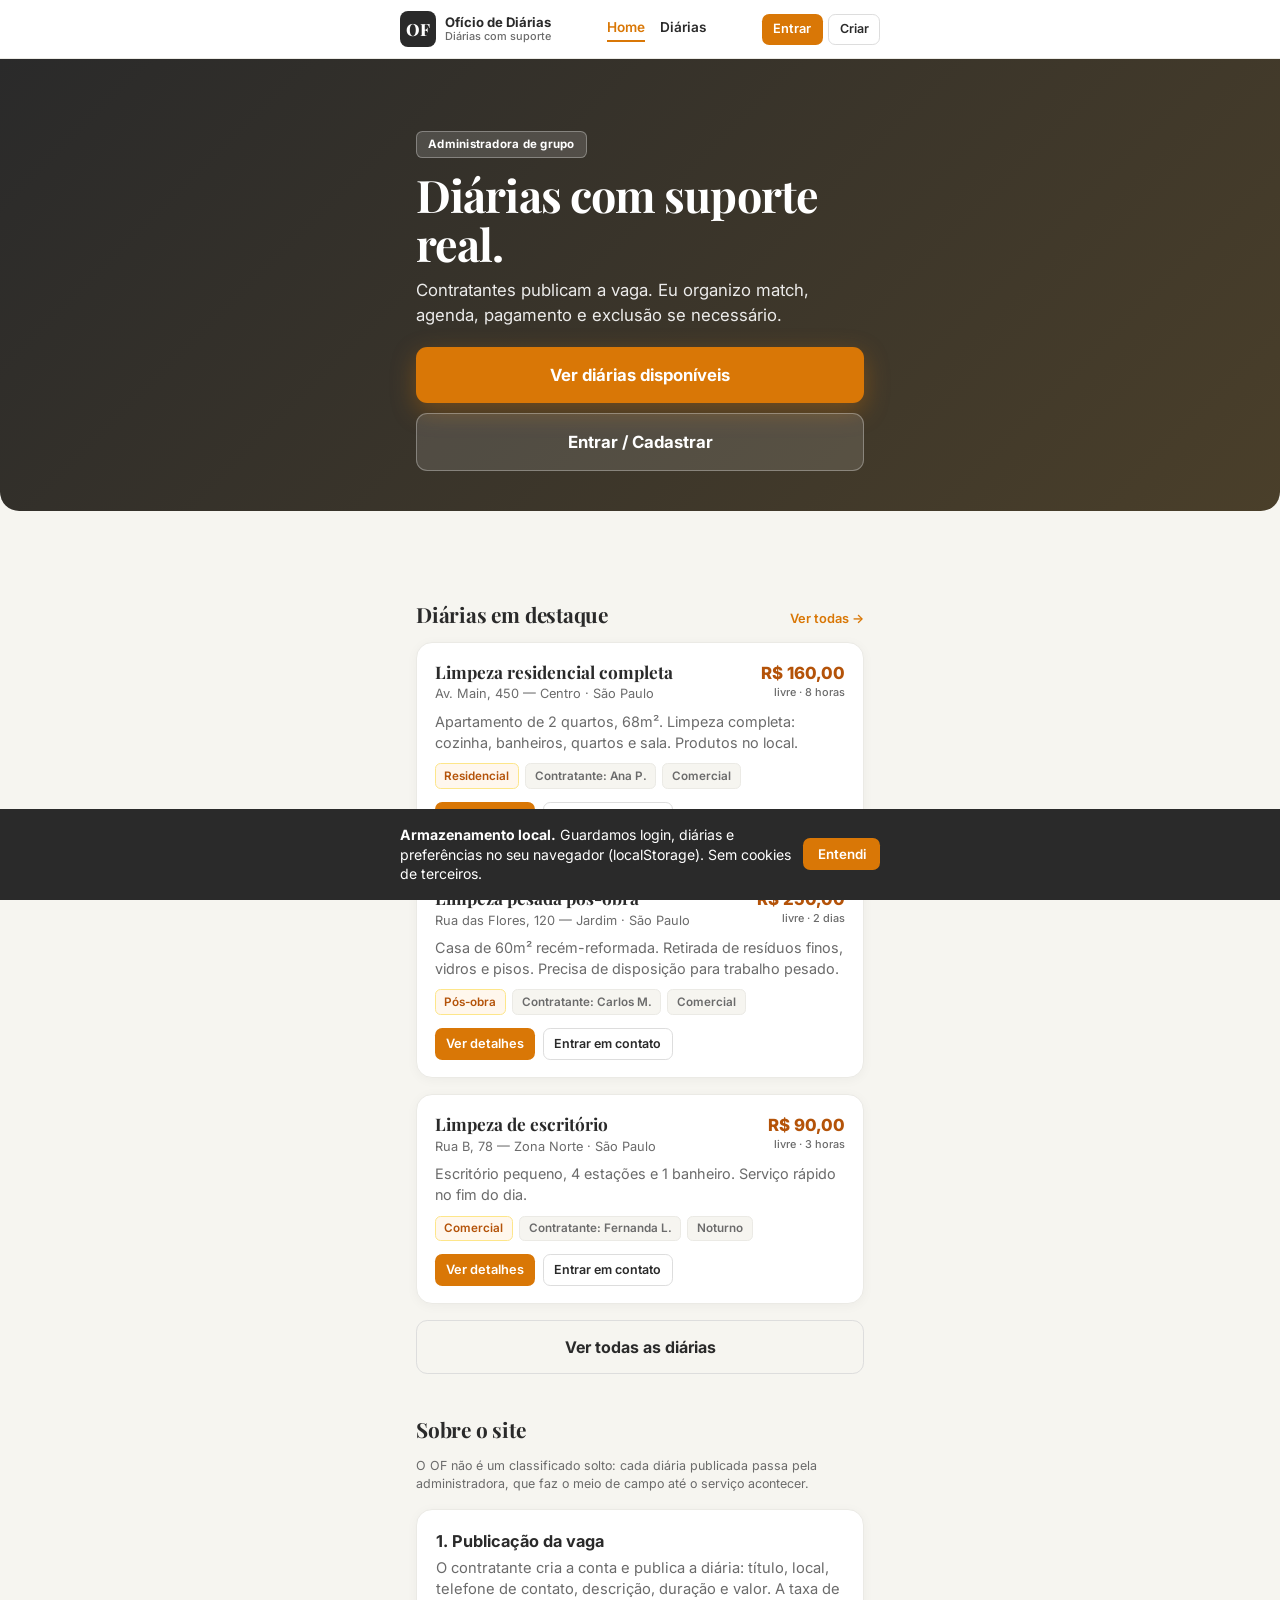
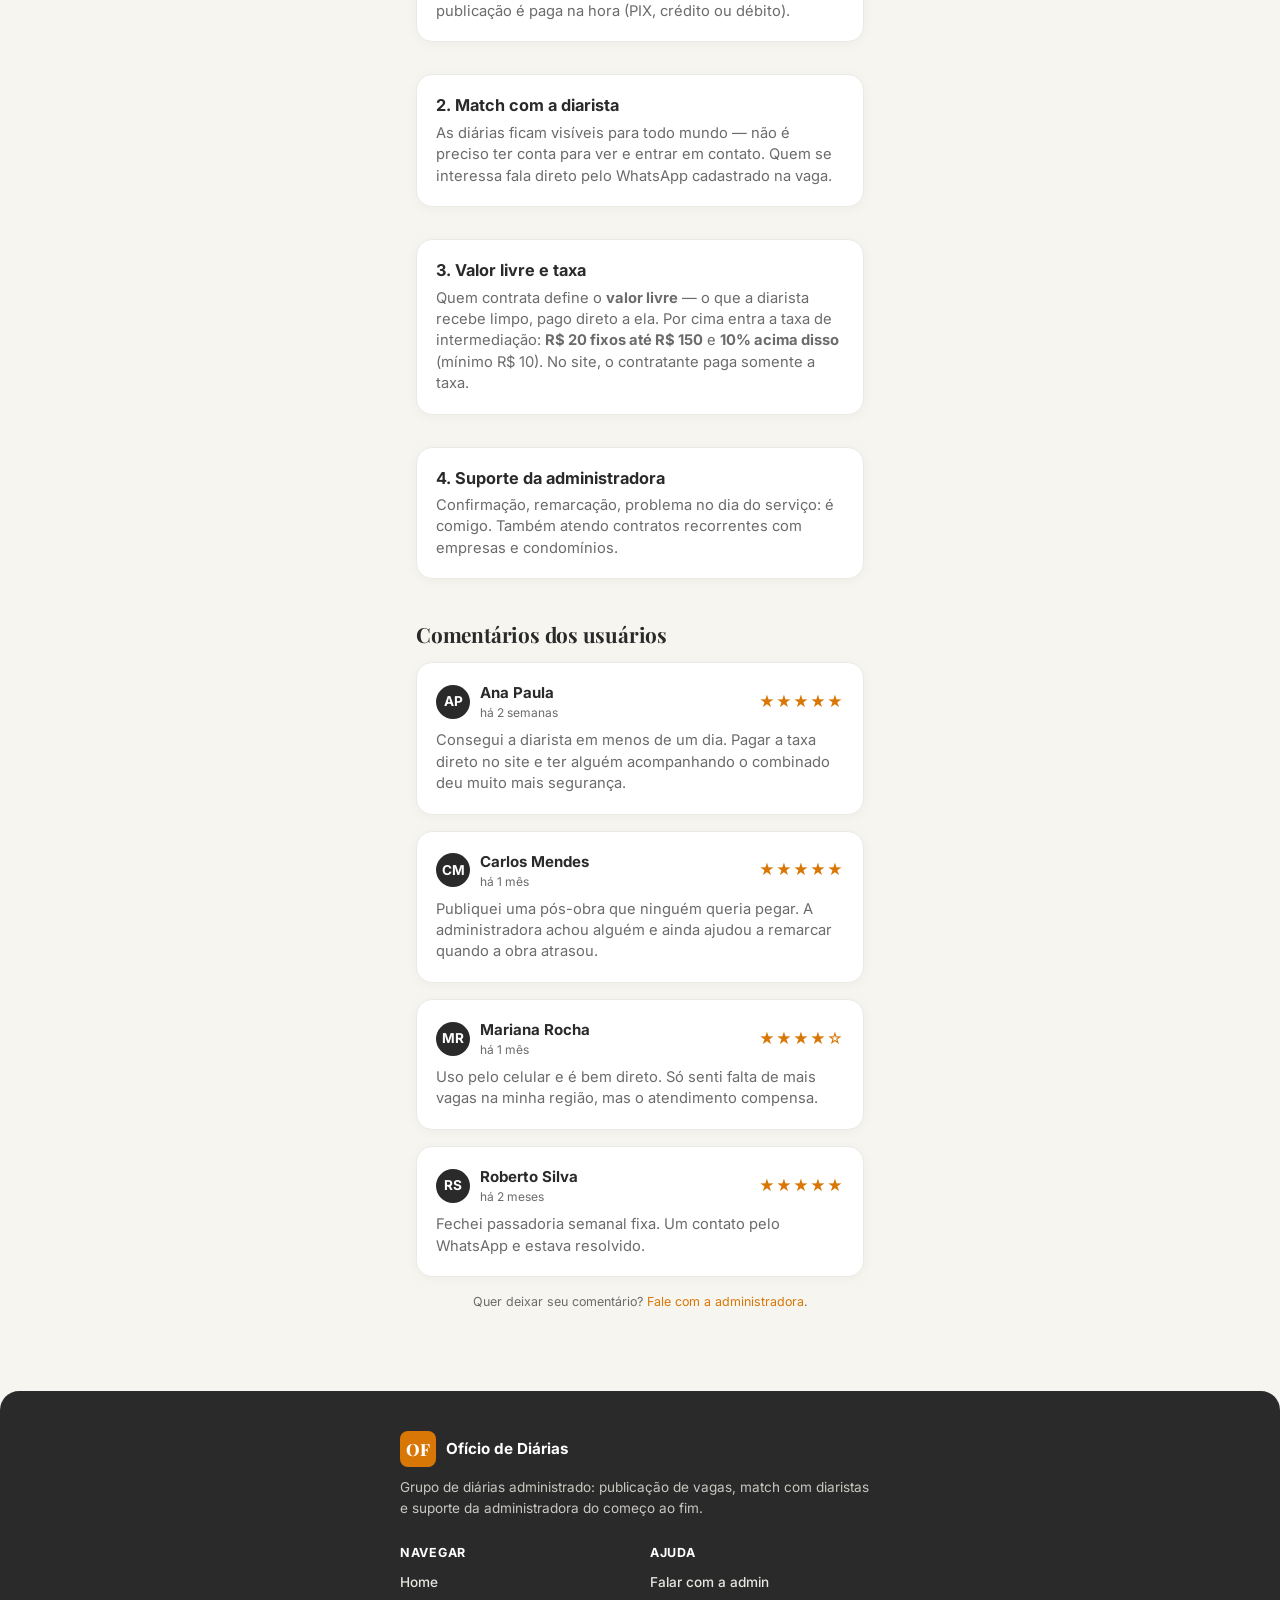
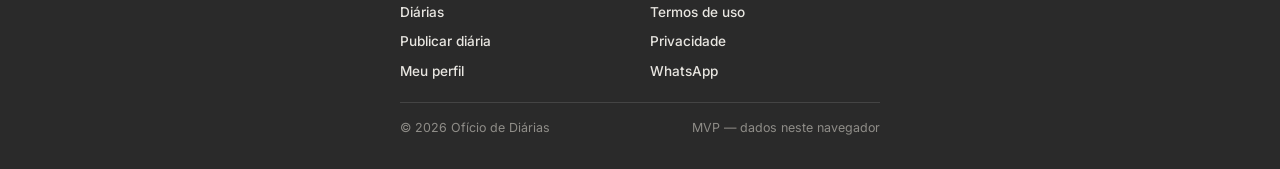
==== commit 1968f1da: "fix: second" ====
--- a/index.html
+++ b/index.html
@@ -49,8 +49,8 @@
           <p>As diárias ficam visíveis para todo mundo — não é preciso ter conta para ver e entrar em contato. Quem se interessa fala direto pelo WhatsApp cadastrado na vaga.</p>
         </article>
         <article class="card">
-          <h3>3. Valor e taxa</h3>
-          <p>O valor do serviço é definido por quem contrata. Sobre ele incide a taxa de intermediação: <strong>R$ 20 fixos até R$ 150</strong> e <strong>10% acima disso</strong> (mínimo R$ 10).</p>
+          <h3>3. Valor livre e taxa</h3>
+          <p>Quem contrata define o <strong>valor livre</strong> — o que a diarista recebe limpo, pago direto a ela. Por cima entra a taxa de intermediação: <strong>R$ 20 fixos até R$ 150</strong> e <strong>10% acima disso</strong> (mínimo R$ 10). No site, o contratante paga somente a taxa.</p>
         </article>
         <article class="card">
           <h3>4. Suporte da administradora</h3>
--- a/assets/style.css
+++ b/assets/style.css
@@ -159,6 +159,10 @@
 .grid2{display:grid;gap:.6rem;grid-template-columns:1fr 1fr}
 @media(max-width:420px){.grid2{grid-template-columns:1fr}}
 .field-help{font-size:.75rem;color:var(--sub);margin-top:.25rem}
+/* Campo composto: número + unidade (ex.: 8 horas) */
+.campo-composto{display:flex;gap:.5rem}
+.campo-composto input{flex:1 1 40%;min-width:0}
+.campo-composto select{flex:1 1 60%;min-width:0}
 .small{font-size:.78rem;color:var(--sub)}
 .check{display:flex;align-items:flex-start;gap:.55rem;padding:.4rem 0;font-size:.88rem;font-weight:500;cursor:pointer}
 .check input{width:auto;flex-shrink:0;margin-top:.15rem}
@@ -209,7 +213,9 @@
 
 .resumo{background:var(--bg);border:1px solid var(--line);border-radius:.8rem;padding:.9rem;margin-bottom:1rem}
 .resumo .lin{display:flex;justify-content:space-between;font-size:.88rem;padding:.2rem 0}
+.resumo .lin.info{color:var(--sub);font-size:.82rem}
 .resumo .lin.total{border-top:1px dashed #d8d6cf;margin-top:.4rem;padding-top:.5rem;font-weight:800;font-size:1rem}
+.resumo .obs{font-size:.75rem;color:var(--sub);margin-top:.6rem;line-height:1.5}
 
 .metodos{display:grid;gap:.6rem;margin-bottom:.5rem}
 .metodo{display:flex;align-items:center;gap:.8rem;width:100%;text-align:left;background:#fff;border:1.5px solid var(--line);border-radius:.8rem;padding:.85rem;cursor:pointer;font-family:inherit;transition:border-color .15s,background .15s}
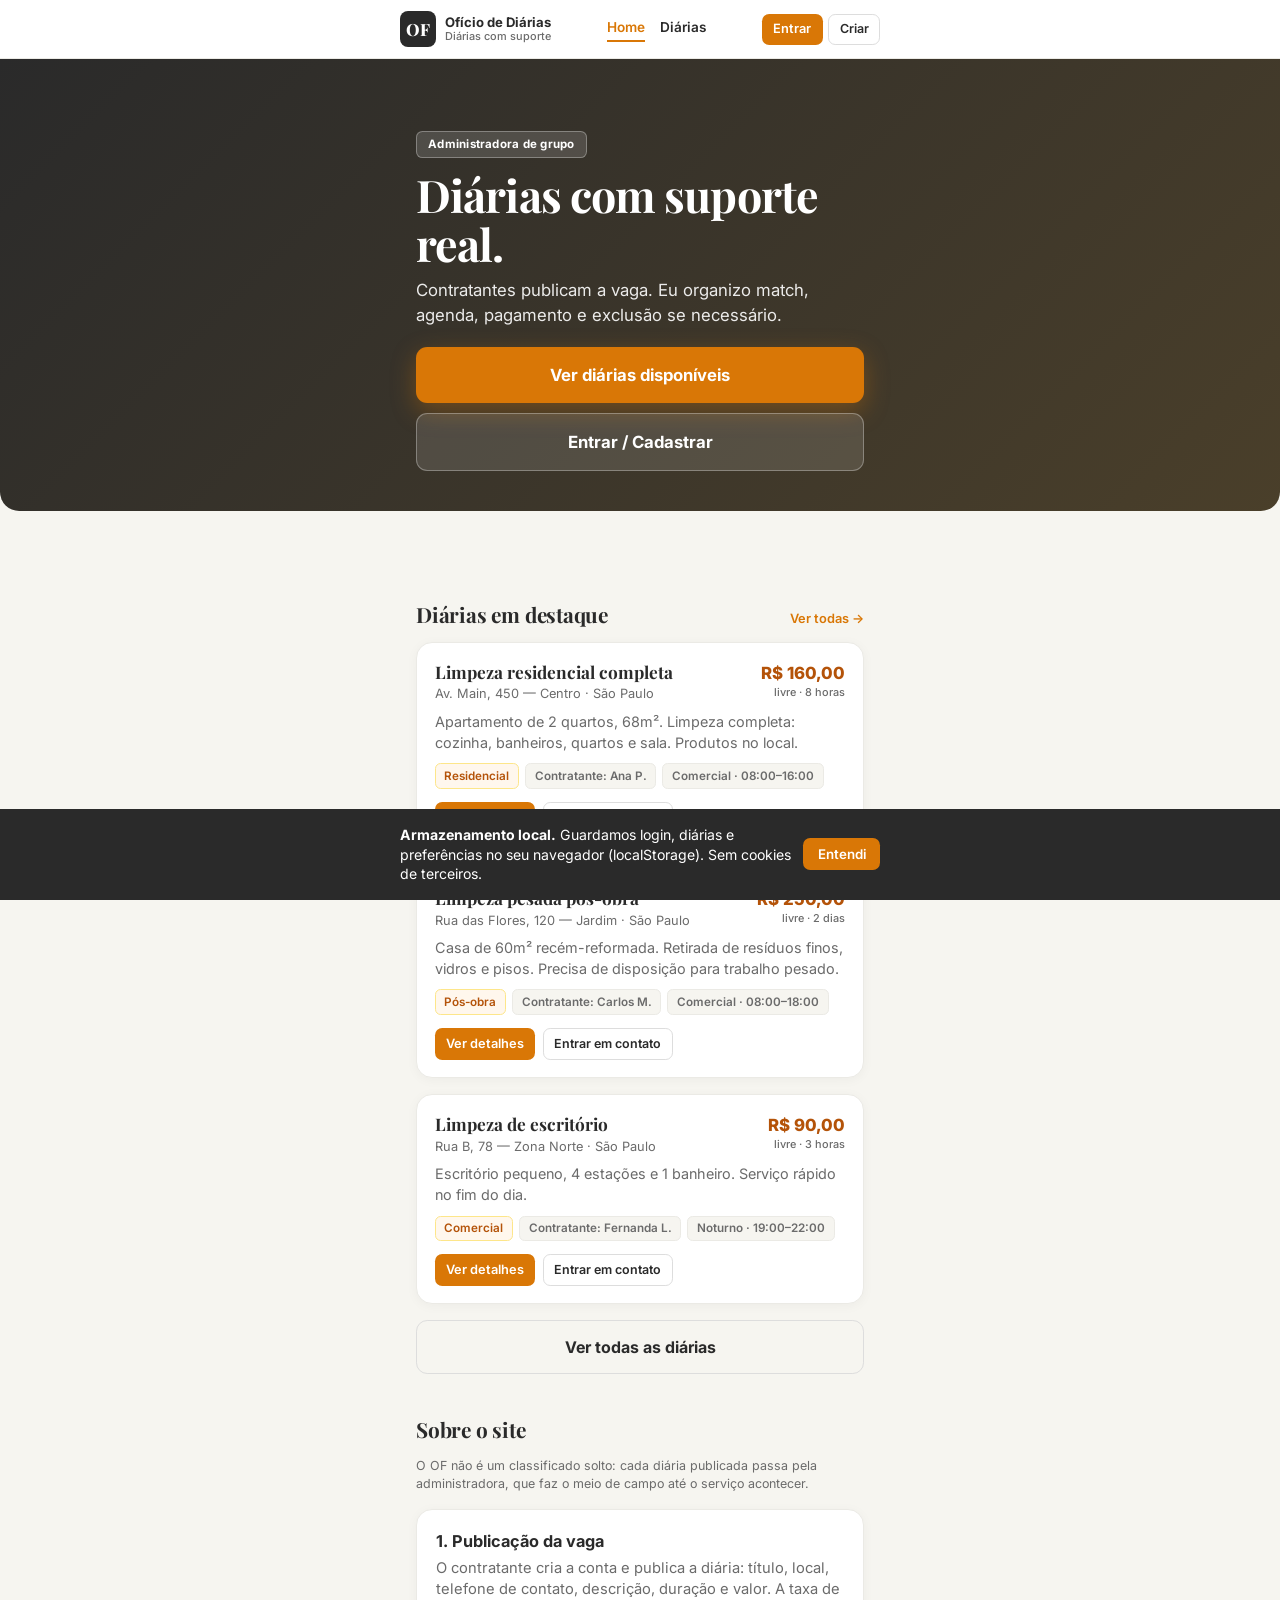
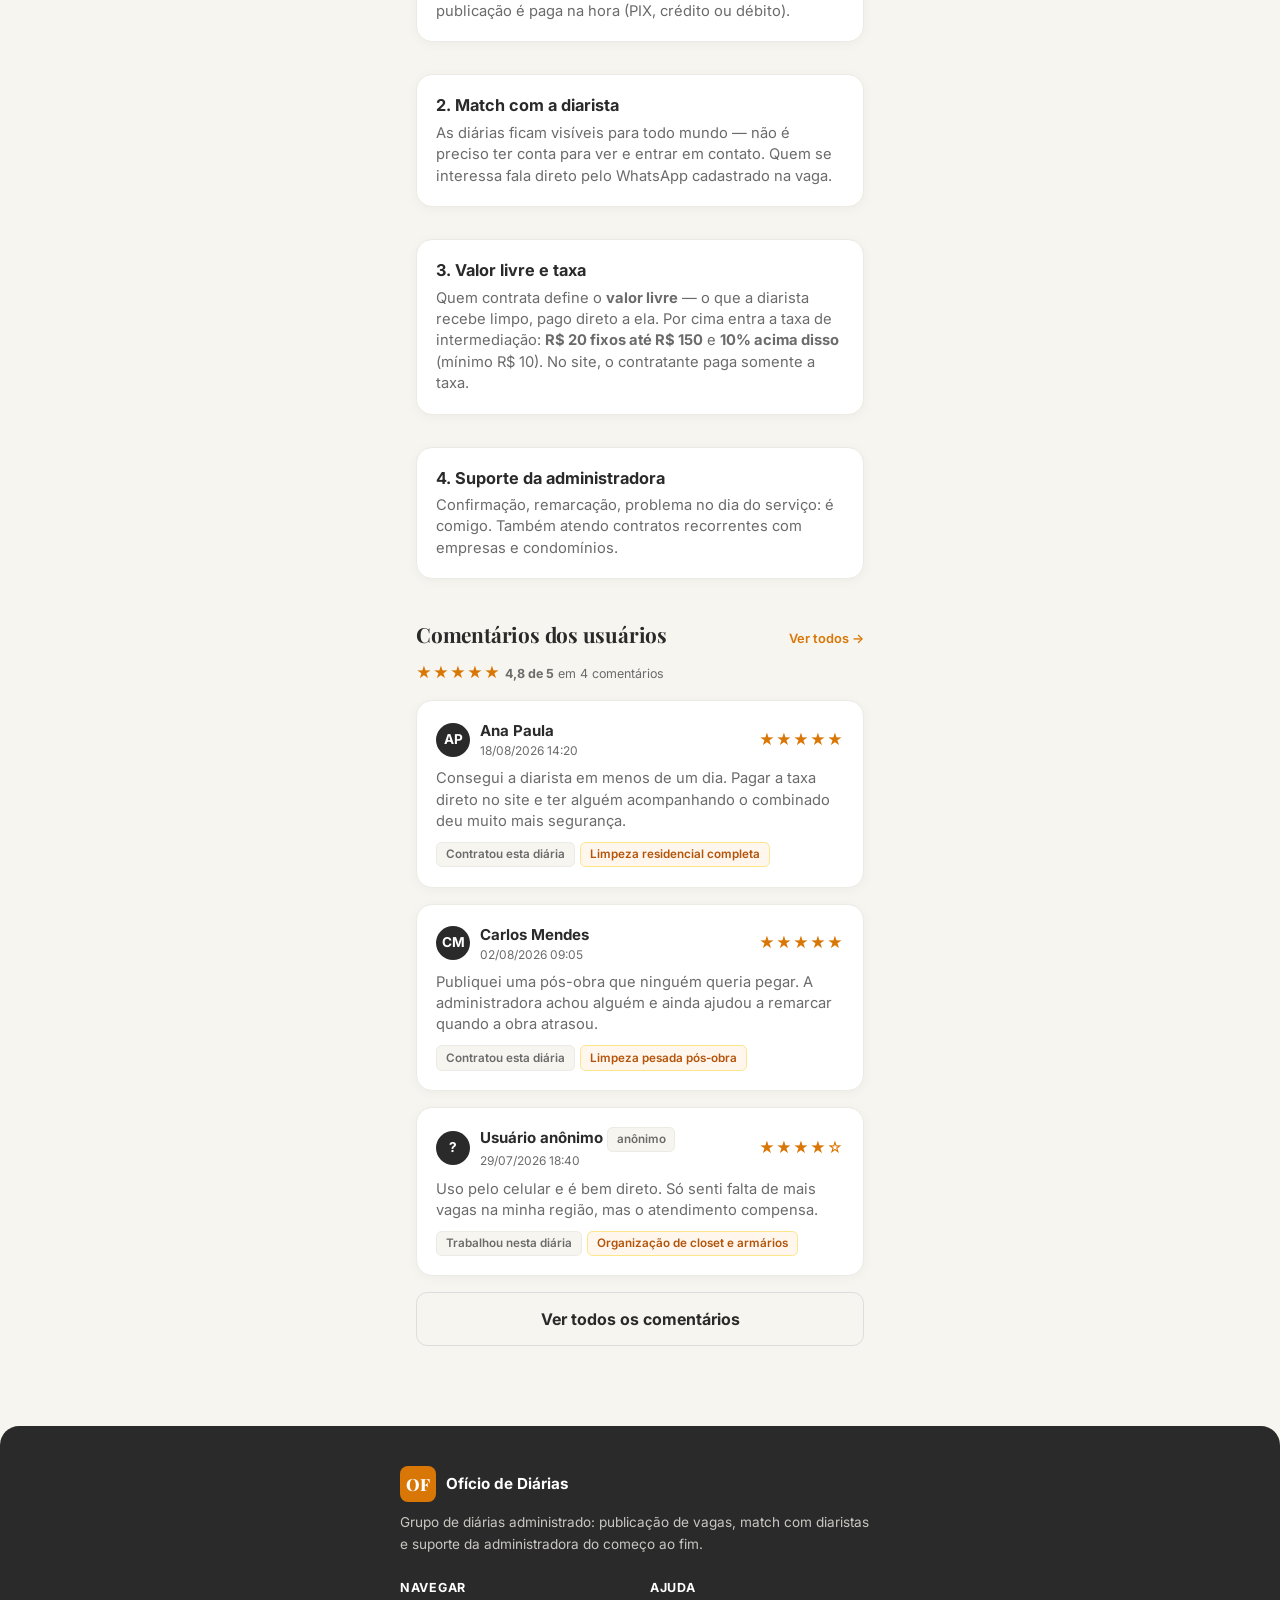
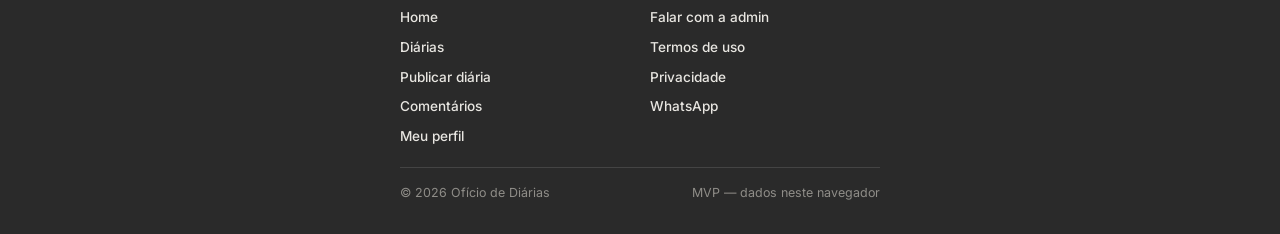
==== commit 7604408e: "coment" ====
--- a/index.html
+++ b/index.html
@@ -61,9 +61,13 @@
 
     <!-- Comentários -->
     <section aria-labelledby="t-coment">
-      <div class="section-title"><h2 id="t-coment">Comentários dos usuários</h2></div>
+      <div class="section-title">
+        <h2 id="t-coment">Comentários dos usuários</h2>
+        <a href="comentarios.html">Ver todos →</a>
+      </div>
+      <div id="resumo-notas"></div>
       <div id="lista-comentarios"></div>
-      <p class="small center">Quer deixar seu comentário? <a href="contato.html">Fale com a administradora</a>.</p>
+      <a href="comentarios.html" class="btn btn-outline" id="cta-comentar">Ver todos os comentários</a>
     </section>
 
   </div>
@@ -93,24 +97,24 @@
     ? destaque.map(OF.cardDiaria).join('')
     : '<div class="empty">Nenhuma diária publicada ainda. <a href="cadastrar-diaria.html">Seja o primeiro</a>.</div>';
 
-  // Comentários (fixos no MVP)
-  var comentarios = [
-    { nome: 'Ana Paula',   nota: 5, quando: 'há 2 semanas', texto: 'Consegui a diarista em menos de um dia. Pagar a taxa direto no site e ter alguém acompanhando o combinado deu muito mais segurança.' },
-    { nome: 'Carlos Mendes', nota: 5, quando: 'há 1 mês',   texto: 'Publiquei uma pós-obra que ninguém queria pegar. A administradora achou alguém e ainda ajudou a remarcar quando a obra atrasou.' },
-    { nome: 'Mariana Rocha', nota: 4, quando: 'há 1 mês',   texto: 'Uso pelo celular e é bem direto. Só senti falta de mais vagas na minha região, mas o atendimento compensa.' },
-    { nome: 'Roberto Silva', nota: 5, quando: 'há 2 meses', texto: 'Fechei passadoria semanal fixa. Um contato pelo WhatsApp e estava resolvido.' }
-  ];
-  document.getElementById('lista-comentarios').innerHTML = comentarios.map(function (c) {
-    var estrelas = '★★★★★'.slice(0, c.nota) + '☆☆☆☆☆'.slice(0, 5 - c.nota);
-    return '<article class="comentario">' +
-      '<div class="cab">' +
-        '<div class="av" aria-hidden="true">' + OF.esc(OF.iniciais(c.nome)) + '</div>' +
-        '<div><div class="nome">' + OF.esc(c.nome) + '</div><div class="quando">' + OF.esc(c.quando) + '</div></div>' +
-        '<div class="estrelas" style="margin-left:auto" aria-label="' + c.nota + ' de 5">' + estrelas + '</div>' +
-      '</div>' +
-      '<p class="texto">' + OF.esc(c.texto) + '</p>' +
-    '</article>';
-  }).join('');
+  // Comentários: os 3 mais recentes deixados pelos usuários
+  var todosComent = OF.comentarios();
+  document.getElementById('lista-comentarios').innerHTML = todosComent.length
+    ? todosComent.slice(0, 3).map(function (c) { return OF.cardComentario(c); }).join('')
+    : '<div class="empty">Ainda não há comentários. <a href="comentarios.html">Seja o primeiro</a>.</div>';
+
+  if (todosComent.length) {
+    var media = OF.mediaNotas();
+    document.getElementById('resumo-notas').innerHTML =
+      '<p class="small" style="margin-bottom:1rem">' +
+        '<span class="estrelas">' + OF.estrelas(media) + '</span> ' +
+        '<strong>' + media.toFixed(1).replace('.', ',') + ' de 5</strong> em ' +
+        todosComent.length + (todosComent.length === 1 ? ' comentário' : ' comentários') +
+      '</p>';
+  }
+  if (OF.logado()) {
+    document.getElementById('cta-comentar').textContent = 'Deixar meu comentário';
+  }
 });
 </script>
 </body>
